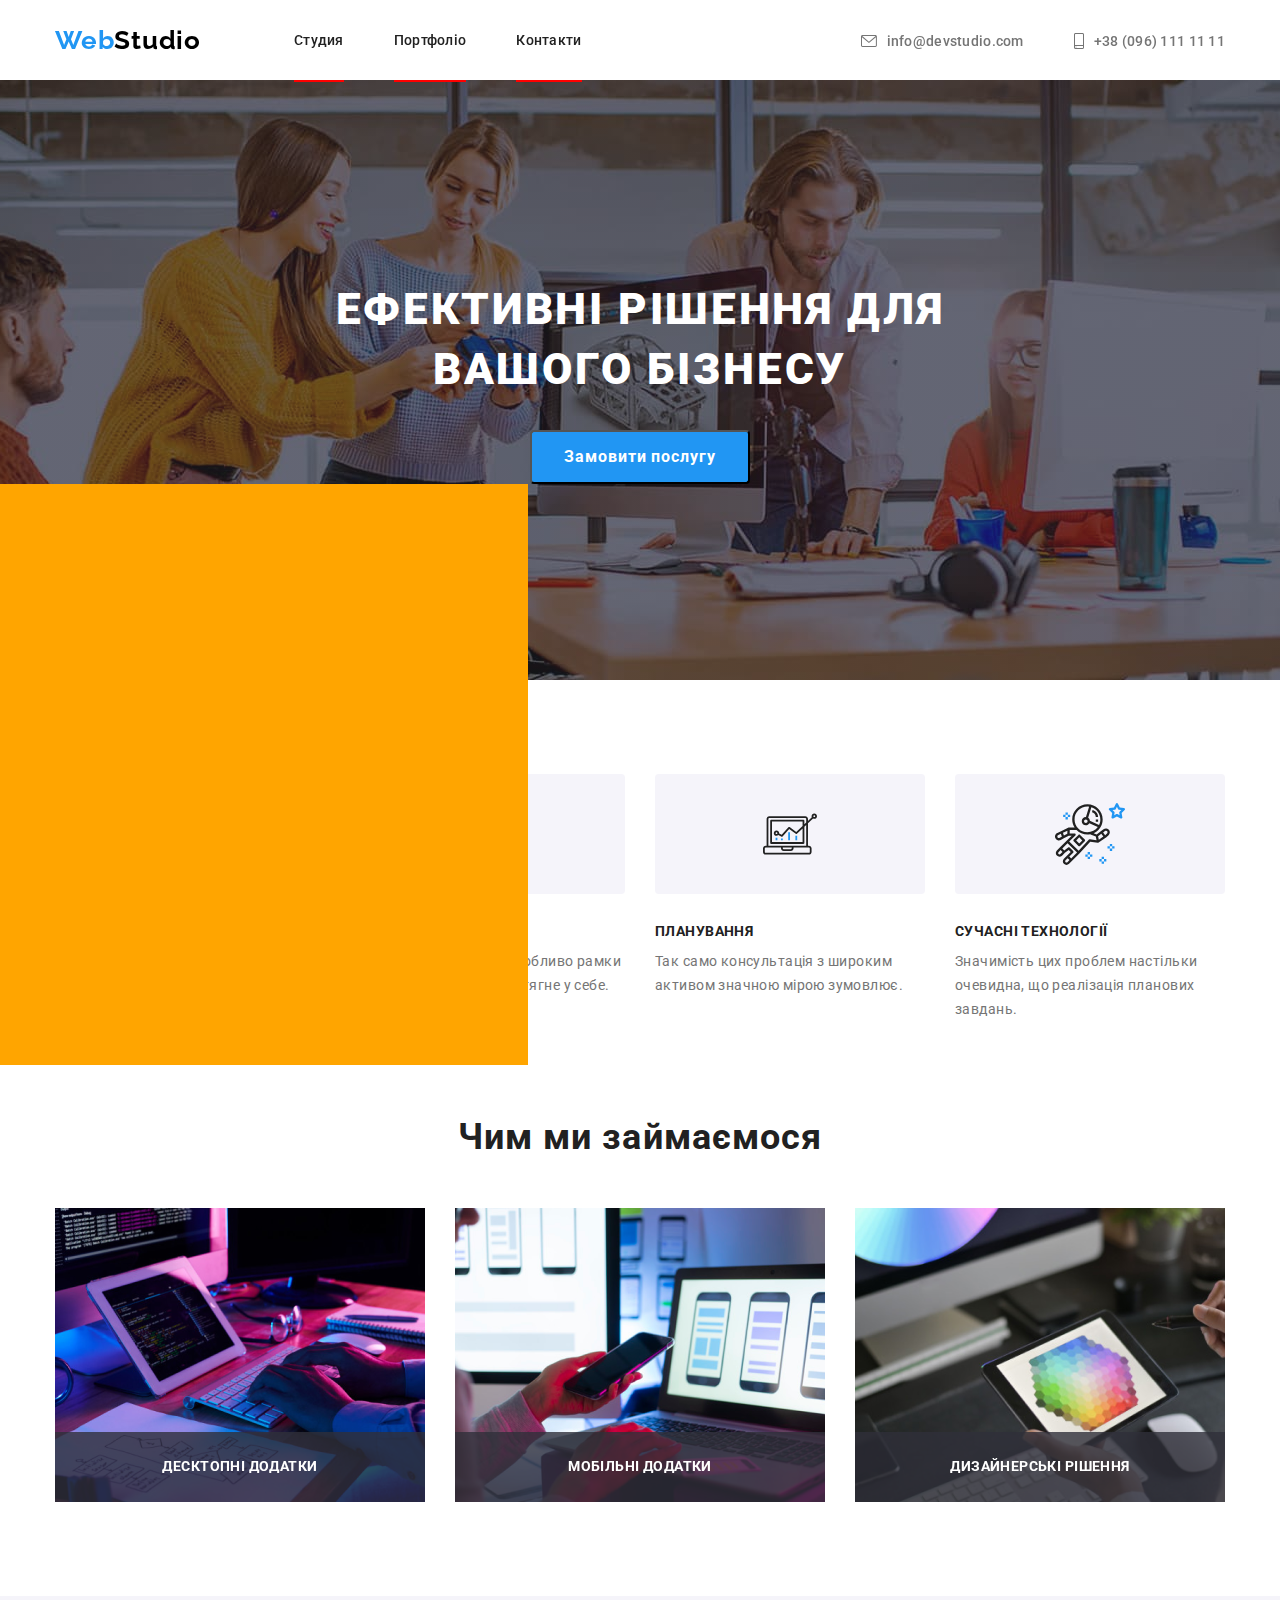
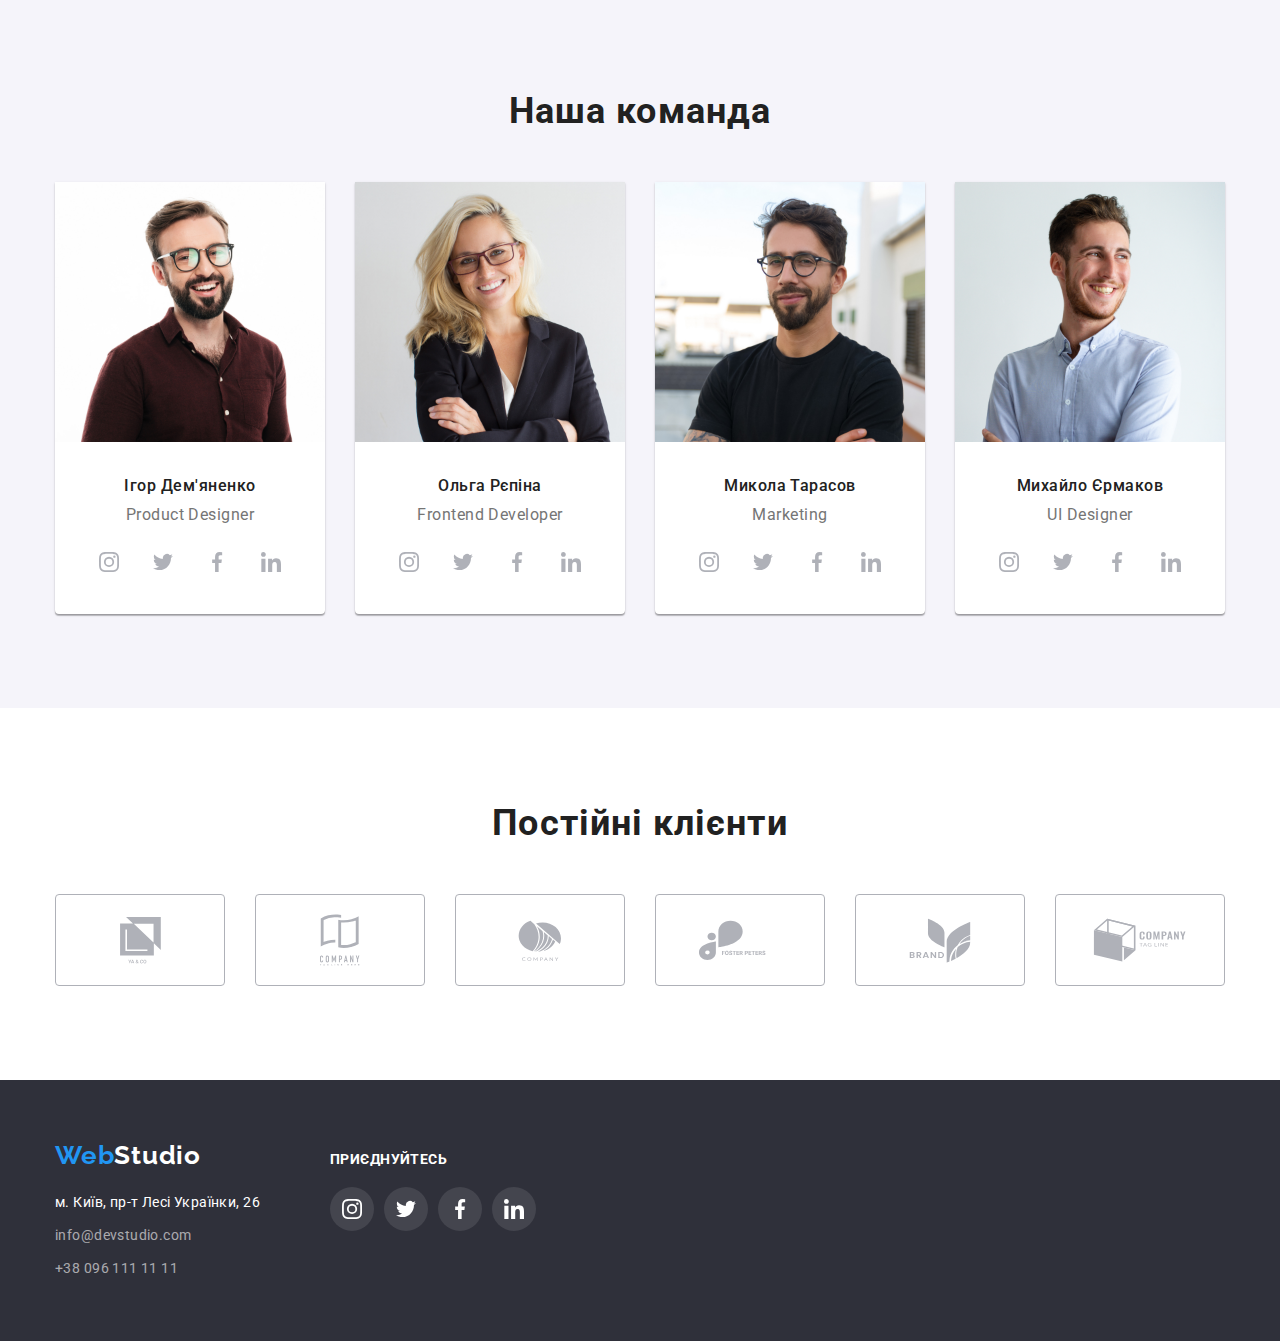
==== index.html @ f96a80e5 "в пути" ====
<!DOCTYPE html>
<html lang="uk">
  <head>
    <meta charset="UTF-8" />
    <meta http-equiv="X-UA-Compatible" content="IE=edge" />
    <meta name="viewport" content="width=device-width, initial-scale=1.0" />
    <link rel="preconnect" href="https://fonts.googleapis.com" />
    <link rel="preconnect" href="https://fonts.gstatic.com" crossorigin />
    <link
      href="https://fonts.googleapis.com/css2?family=Raleway:wght@700&display=swap"
      rel="stylesheet"
    />
    <link rel="preconnect" href="https://fonts.googleapis.com" />
    <link rel="preconnect" href="https://fonts.gstatic.com" crossorigin />
    <link
      href="https://fonts.googleapis.com/css2?family=Raleway:wght@700&family=Roboto:wght@400;500;700;900&display=swap"
      rel="stylesheet"
    />
    <link
      rel="stylesheet"
      href="https://cdnjs.cloudflare.com/ajax/libs/modern-normalize/1.1.0/modern-normalize.min.css"
    />
    <link rel="stylesheet" href="./styles/index.css" />
    <title>WebStudio</title>
  </head>
  <body>
    <!--HEADER-ШАПКА!!!!-->
    <header class="page-header">
      <nav class="container main-nav">
        <a class="website_name name-1" href="/index.html"
          >Web<span class="studio">Studio</span></a
        >
        <ul class="list">
          <li class="item">
            <a class="choice" href="">Студия</a>
          </li>
          <li class="item">
            <a class="choice" href="./portfolio.html">Портфоліо</a>
          </li>
          <li class="item">
            <a class="choice" href="">Контакти</a>
          </li>
        </ul>
        <div class="info">
          <a class="contact" href="mailto:info@devstudio.com">
            <svg class="link_mail">
              <use
                href="images/icon/symbol-defs_2.svg#icon-envelope-hover"
              ></use>
            </svg>
            info@devstudio.com</a
          >
          <a class="contact" href="tel:+380961111111">
            <svg class="link_nomer">
              <use href="./images/icon/symbol-defs_2.svg#icon-smartphone"></use>
            </svg>
            +38 (096) 111 11 11</a
          >
        </div>
      </nav>
    </header>
    <!--КНОПКА-ЗАМОВИТИ ПОЛСУГУ -->
    <main>
      <section class="overlay">
        <h1 class="big-title">ЕФЕКТИВНІ РІШЕННЯ ДЛЯ ВАШОГО БІЗНЕСУ</h1>
        <button class="button-one" type="button">Замовити послугу</button>
        <div class="backdrop">
        </div>
      </section>

      <!-- Детали -->
      <section class="color-quality">
        <div class="container">
          
          <ul class="list-1">
            <li class="item_quality icon_antena">
              <h3 class="quality">УВАГА ДО ДЕТАЛЕЙ</h3>
              <p class="text">
                Ідейні міркування, і навіть початок повсякденної роботи з
                формування позиції.
              </p>
            </li>
            <li class="item_quality icon_clock">
              <h3 class="quality">ПУНКТУАЛЬНІСТЬ</h3>
              <p class="text">
                Завдання організації, особливо рамки і місце навчання кадрів
                тягне у себе.
              </p>
            </li>
            <li class="item_quality icon_noyt">
              <h3 class="quality">ПЛАНУВАННЯ</h3>
              <p class="text">
                Так само консультація з широким активом значною мірою зумовлює.
              </p>
            </li>
            <li class="item_quality icon_astronaut">
              <h3 class="quality">СУЧАСНІ ТЕХНОЛОГІЇ</h3>
              <p class="text">
                Значимість цих проблем настільки очевидна, що реалізація
                планових завдань.
              </p>
            </li>
          </ul>
        </div>
      </section>

      <!-- Компьютер ,Телефон ,Планшет -->
      <section class="color-370">
        <div class="container">
          <h2 class="subtitle">Чим ми займаємося</h2>
            <ul class="list-2">
              <li class="item_subtitle product-thumb">
                <img width="370" src="images/images_1.jpeg" alt="Компьютер" />
                <p class="text-thumb">ДЕСКТОПНІ ДОДАТКИ</p>
              </li>
              <li class="item_subtitle product-thumb">
                <img width="370" src="images/images_2.jpeg" alt="Телефон" />
                <p class="text-thumb">МОБІЛЬНІ ДОДАТКИ</p>
              </li>
              <li class="item_subtitle product-thumb">
                <img width="370" src="images/images_3.jpeg" alt="Планшет" />
                <p class="text-thumb">ДИЗАЙНЕРСЬКІ РІШЕННЯ</p>
              </li>
            </ul>
        </div>
      </section>

      <!-- Наша команда ФОТКИ И ОПИСАНИЕ  -->
      <section class="color-team">
        <div class="container">
          <h2 class="subtitle oue">Наша команда</h2>
          <ul class="list-3">
            <li class="item_subtitle igor_dem">
              <img
                width="270"
                src="images/images_1/Igor.jpeg"
                alt="Ігор Дем'яненко"
              />
              <div class="p_h3">
                <h3 class="fio">Ігор Дем'яненко</h3>
                <p class="it">Product Designer</p>
              </div>
              <div class="inst_twit_face_lin">
                <ul class="social_network">
                  <li class="iconn">
                    <a class="icons" href="#">
                      <svg class="svg_4" width="20" height="20">
                        <use
                          href="./images/icon/symbol-defs_2.svg#icon-instagram"
                        ></use>
                      </svg>
                    </a>
                  </li>
                  <li class="iconn">
                    <a class="icons" href="#">
                      <svg class="svg_4" width="20" height="20">
                        <use
                          href="./images/icon/symbol-defs_2.svg#icon-twitter"
                        ></use>
                      </svg>
                    </a>
                  </li>
                  <li class="iconn">
                    <a class="icons" href="#">
                      <svg class="svg_4" width="20" height="20">
                        <use
                          href="./images/icon/symbol-defs_2.svg#icon-facebook"
                        ></use>
                      </svg>
                    </a>
                  </li>
                  <li class="iconn">
                    <a class="icons" href="#">
                      <svg class="svg_4" width="20" height="20">
                        <use
                          href="./images/icon/symbol-defs_2.svg#icon-linkedin"
                        ></use>
                      </svg>
                    </a>
                  </li>
                </ul>
              </div>
            </li>
            <li class="item_subtitle igor_dem">
              <img
                width="270"
                src="images/images_1/Olga_2.jpeg"
                alt="Ольга Рєпіна"
              />
              <div class="p_h3">
                <h3 class="fio">Ольга Рєпіна</h3>
                <p class="it">Frontend Developer</p>
              </div>
              <div class="inst_twit_face_lin">
                <ul class="social_network">
                  <li class="iconn">
                    <a class="icons" href="#">
                      <svg class="svg_4" width="20" height="20">
                        <use
                          href="./images/icon/symbol-defs_2.svg#icon-instagram"
                        ></use>
                      </svg>
                    </a>
                  </li>
                  <li class="iconn">
                    <a class="icons" href="#">
                      <svg class="svg_4" width="20" height="20">
                        <use
                          href="./images/icon/symbol-defs_2.svg#icon-twitter"
                        ></use>
                      </svg>
                    </a>
                  </li>
                  <li class="iconn">
                    <a class="icons" href="#">
                      <svg class="svg_4" width="20" height="20">
                        <use
                          href="./images/icon/symbol-defs_2.svg#icon-facebook"
                        ></use>
                      </svg>
                    </a>
                  </li>
                  <li class="iconn">
                    <a class="icons" href="#">
                      <svg class="svg_4" width="20" height="20">
                        <use
                          href="./images/icon/symbol-defs_2.svg#icon-linkedin"
                        ></use>
                      </svg>
                    </a>
                  </li>
                </ul>
              </div>
            </li>
            <li class="item_subtitle igor_dem">
              <img
                width="270"
                src="images/images_1/Mikola_3.jpeg"
                alt="Микола Тарасов"
              />
              <div class="p_h3">
                <h3 class="fio">Микола Тарасов</h3>
                <p class="it">Marketing</p>
              </div>
              <div class="inst_twit_face_lin">
                <ul class="social_network">
                  <li class="iconn">
                    <a class="icons" href="#">
                      <svg class="svg_4" width="20" height="20">
                        <use
                          href="./images/icon/symbol-defs_2.svg#icon-instagram"
                        ></use>
                      </svg>
                    </a>
                  </li>
                  <li class="iconn">
                    <a class="icons" href="#">
                      <svg class="svg_4" width="20" height="20">
                        <use
                          href="./images/icon/symbol-defs_2.svg#icon-twitter"
                        ></use>
                      </svg>
                    </a>
                  </li>
                  <li class="iconn">
                    <a class="icons" href="#">
                      <svg class="svg_4" width="20" height="20">
                        <use
                          href="./images/icon/symbol-defs_2.svg#icon-facebook"
                        ></use>
                      </svg>
                    </a>
                  </li>
                  <li class="iconn">
                    <a class="icons" href="#">
                      <svg class="svg_4" width="20" height="20">
                        <use
                          href="./images/icon/symbol-defs_2.svg#icon-linkedin"
                        ></use>
                      </svg>
                    </a>
                  </li>
                </ul>
              </div>
            </li>
            <li class="item_subtitle igor_dem">
              <img
                width="270"
                src="images/images_1/Mixaylo_4.jpeg"
                alt="Михайло Єрмаков"
              />
              <div class="p_h3">
                <h3 class="fio">Михайло Єрмаков</h3>
                <p class="it">UI Designer</p>
              </div>
              <div class="inst_twit_face_lin">
                <ul class="social_network">
                  <li class="iconn">
                    <a class="icons" href="#">
                      <svg class="svg_4" width="20" height="20">
                        <use
                          href="./images/icon/symbol-defs_2.svg#icon-instagram"
                        ></use>
                      </svg>
                    </a>
                  </li>
                  <li class="iconn">
                    <a class="icons" href="#">
                      <svg class="svg_4" width="20" height="20">
                        <use
                          href="./images/icon/symbol-defs_2.svg#icon-twitter"
                        ></use>
                      </svg>
                    </a>
                  </li>
                  <li class="iconn">
                    <a class="icons" href="#">
                      <svg class="svg_4" width="20" height="20">
                        <use
                          href="./images/icon/symbol-defs_2.svg#icon-facebook"
                        ></use>
                      </svg>
                    </a>
                  </li>
                  <li class="iconn">
                    <a class="icons" href="#">
                      <svg class="svg_4" width="20" height="20">
                        <use
                          href="./images/icon/symbol-defs_2.svg#icon-linkedin"
                        ></use>
                      </svg>
                    </a>
                  </li>
                </ul>
              </div>
            </li>
          </ul>
        </div>
      </section>
      <section>
        <div class="container">
          <h2 class="subtitle svg_6">Постійні клієнти</h2>
          <ul class="action">
            <li class="group">
              <a href="#" class="group_group">
                <svg class="object" width="41" height="46.7">
                  <use href="./images/icon/symbol-defs_2.svg#icon-group"></use>
                </svg>
              </a>
            </li>
            <li class="group">
              <a href="#" class="group_group">
                <svg class="object" width="40" height="52">
                  <use
                    href="./images/icon/symbol-defs_2.svg#icon-group-1"
                  ></use>
                </svg>
              </a>
            </li>
            <li class="group">
              <a href="#" class="group_group">
                <svg class="object" width="43.46" height="41.18">
                  <use href="./images/icon/symbol-defs_2.svg#icon-Object"></use>
                </svg>
              </a>
            </li>
            <li class="group">
              <a href="#" class="group_group">
                <svg class="object" width="84.44" height="40.62">
                  <use
                    href="./images/icon/symbol-defs_2.svg#icon-group-2"
                  ></use>
                </svg>
              </a>
            </li>
            <li class="group">
              <a href="#" class="group_group">
                <svg class="object" width="62.54" height="45.43">
                  <use
                    href="./images/icon/symbol-defs_2.svg#icon-group-4"
                  ></use>
                </svg>
              </a>
            </li>
            <li class="group">
              <a href="#" class="group_group">
                <svg class="object" width="93.79" height="43.93">
                  <use
                    href="./images/icon/symbol-defs_2.svg#icon-group-5"
                  ></use>
                </svg>
              </a>
            </li>
          </ul>
        </div>
      </section>
    </main>

    <!-- FOOTER  (Дно) -->
    <footer class="floor">
      <div class="container footre-container">
        <div class="streat_contact-1">
          <a class="website_name web" href="WebStudio"
            >Web<span class="studioo">Studio</span></a
          >
          <address class="streat">м. Київ, пр-т Лесі Українки, 26</address>
          <a class="contact-1" href="mailto:info@devstudio.com"
            >info@devstudio.com</a
          >
          <a class="contact-1" href="tel:380961111111">+38 096 111 11 11</a>
        </div>

        <div>
          <p class="join">ПРИЄДНУЙТЕСЬ</p>

          <ul class="social_network">
            <li class="iconn">
              <a class="icons iconsss" href="#">
                <svg class="svg_4_4" width="20" height="20">
                  <use
                    href="./images/icon/symbol-defs_2.svg#icon-instagram"
                  ></use>
                </svg>
              </a>
            </li>
            <li class="iconn">
              <a class="icons iconsss" href="#">
                <svg class="svg_4_4" width="20" height="20">
                  <use
                    href="./images/icon/symbol-defs_2.svg#icon-twitter"
                  ></use>
                </svg>
              </a>
            </li>
            <li class="iconn">
              <a class="icons iconsss" href="#">
                <svg class="svg_4_4" width="20" height="20">
                  <use
                    href="./images/icon/symbol-defs_2.svg#icon-facebook"
                  ></use>
                </svg>
              </a>
            </li>
            <li class="iconn">
              <a class="icons iconsss" href="#">
                <svg class="svg_4_4" width="20" height="20">
                  <use
                    href="./images/icon/symbol-defs_2.svg#icon-linkedin"
                  ></use>
                </svg>
              </a>
            </li>
          </ul>
        </div>
      </div>
    </footer>
    <script>
      console.log(document.querySelector('.page-header').getBoundingClientRect().height);  
      const { height: pageHeaderHeight } = document
        .querySelecto(".page-header")
        getBoundingClientRect();

      document.body.style.paddingTop = ${pageHeaderHeight}px;
    </script>
  </body>
</html>
---- styles/index.css ----
h1,
h2,
h3,
h4,
h5,
h6,
p,
ul,
li {
  margin: 0;
  padding: 0;
}
/* Утилиты */
:root {
  --white: #fff;
  --blue: #2196f3;
  --font-roboto: Roboto;
  --grey: #757575;
}
/* HEADER-ШАПКА !!! */

body {
  padding-top: 80px;
}
.container {
  max-width: 1200px;
  margin-left: auto;
  margin-right: auto;
  padding-left: 15px;
  padding-right: 15px;
}
.page-header {
  top: 0;
  left: 0;
  position: fixed;
  min-height: 80px;
  width: 100%;
}
.main-nav {
  display: flex;
  align-items: center;
}

.choice {
  display: block;
  padding-top: 32px;
  padding-bottom: 32px;
  font-family: var(--font-roboto);
  font-weight: 500;
  font-size: 14px;
  line-height: 1.1428;
  letter-spacing: 0.02em;
  color: #212121;
  text-decoration: none;
  
}
.choice {
    border-bottom: 2px solid red ;
}
.choice:hover {
    border: currentColor;
}


.info {
  display: flex;
  margin-left: auto;
  align-items: center;
}
.info .contact + .contact {
  margin-left: 50px;
}

.contact {
  display: flex;
  padding-top: 32px;
  padding-bottom: 32px;
  font-family: var(--font-roboto);
  font-weight: 500;
  font-size: 14px;
  line-height: 1.1428;
  letter-spacing: 0.02em;
  align-items: center;
  text-decoration: none;

  color: var(--grey);
}

.link_mail {
  fill: currentColor;
  width: 16px;
  height: 12px;
  margin-right: 10px;
}
.link_nomer {
  fill: currentColor;
  width: 10px;
  height: 16px;
  margin-right: 10px;
}

.link_mail:hover,
.link_nomer:hover {
  fill: var(--blue);
}
.choice:hover,
.contact:hover,
.choice:focus,
.contact:focus {
  color: var(--blue);
}

.list {
  display: flex;
  padding: 0;
  margin: 0;
  list-style: none;
}
/* Соседи ,Last child . :not(:last child) */
/* .list .item:last-child {
    margin-right: 0;
} */
/* .list .item:not(:last-child) {
    margin-right: 50px;
} */
.list .item + .item {
  margin-left: 50px;
}

/* ИМЯ САЙТА  */
.website_name {
  font-family: "Raleway";
  font-weight: 700;
  font-size: 26px;
  line-height: 1.19;
  letter-spacing: 0.03em;

  color: var(--blue);

  text-decoration: none;
}
.name-1 {
  padding-top: 24px;
  padding-bottom: 25px;
  margin-right: 93px;
}
.studio {
  color: #000;
}
.studioo {
  color: var(--white);
}
/* КНОПКА И ЗАГОЛОВОК */

.backdrop {
  position: fixed;
  width: 528px;
  height: 581px;
  background: orange;
  
  
}

.overlay {
  padding-top: 200px;
  padding-bottom: 200px;
  text-align: center;
  background-color: #2f303a;

  max-width: 1600px;
  height: 600px;
  margin-left: auto;
  margin-right: auto;
  background-repeat: no-repeat;
  background-position: center;
  background-size: cover;

  background-image: linear-gradient(
      to right,
      rgba(47, 48, 58, 0.4),
      rgba(47, 48, 58, 0.4)
    ),
    url(../images/overley/hiro.jpg);
}
.big-title {
  /* padding-top: 200px; */
  width: 696px;
  height: 120px;
  margin-top: 0;
  margin: auto;
  margin-bottom: 30px;
  text-align: center;

  font-family: var(--font-roboto);
  font-weight: 900;
  font-size: 44px;
  line-height: 1.36;
  letter-spacing: 0.06em;

  color: var(--white);
}

.button-one {
  min-width: 216px;

  display: inline-block;
  padding-left: 32px;
  padding-right: 32px;
  padding-top: 10px;
  padding-bottom: 10px;
  text-align: center;

  font-family: var(--font-roboto);
  background: var(--blue);
  border-radius: 4px;
  font-weight: 700;
  font-size: 16px;
  line-height: 1.875;
  letter-spacing: 0.06em;
  cursor: pointer;

  color: var(--white);
}
.button-one:hover {
  color: var(--white);
}

/* КАЧЕСТВА */
.product-thumb {
  position: relative;
  display: flex;
  justify-content: center;
}


.product-thumb::before {
  position: absolute;
  content: "";
  width: 100%;
  height: 70px;
  left: 0;
  bottom: 0;
  background: rgba(47, 48, 58, 0.8);
}
.text-thumb {
  
  position: absolute;
  display: flex;
  bottom: 27px;
  font-family: roboto;
  color: var(--white);
  font-weight: 700;
  font-size: 14px;
  line-height: 1.14;
  letter-spacing: 0.03em;

}




















.color-quality {
  padding-top: 94px;
  padding-bottom: 94px;
}


.list-1,
.list-2,
.list-3 {
  list-style: none;
}
.list-1 {
  display: flex;
  margin-top: 0;
  margin-bottom: 0;
}
.item_quality::before {
  content: "";
  margin: 0 auto;
  display: block;
  height: 120px;
  width: 270px;
  background-repeat: no-repeat;
  background-position: center;
  background-size: contain;
  background-color: #f5f4fa;
  border-radius: 4px;
}
.icon_antena::before {
  background-image: url(../images/icon/antenna.svg);
  background-size: 65.32px 70px;
}
.icon_clock::before {
  background-image: url(../images/icon/clock.svg);
  background-size: 66.96px 70px;
}
.icon_noyt::before {
  background-image: url(../images/icon/diagram.svg);
  background-size: 53.69px 70px;
}
.icon_astronaut::before {
  background-size: 70px 70px;
  background-image: url(../images/icon/astronaut.svg);
}

.item_quality + .item_quality {
  margin-left: 30px;
}
.quality {
  font-family: var(--font-roboto);
  font-weight: 700;
  font-size: 14px;
  line-height: 1.14;
  letter-spacing: 0.03em;
  margin-top: 30px;
  margin-bottom: 10px;

  color: #212121;
}
.text {
  font-family: var(--font-roboto);
  font-size: 14px;
  line-height: 1.714;
  letter-spacing: 0.03em;
  margin-top: 0;
  margin-bottom: 0;

  color: var(--grey);
}

/*subtitle */
.color-370 {
  padding-bottom: 94px;
}
.subtitle {
  font-family: var(--font-roboto);
  font-weight: 700;
  font-size: 36px;
  line-height: 1.1666;
  letter-spacing: 0.03em;
  margin-top: 0;
  margin-bottom: 50px;
  text-align: center;

  color: #212121;
}
.list-2 {
  display: flex;
  margin-top: 0;
}
.item_subtitle + .item_subtitle {
  margin-left: 30px;
}

/* НАША КОМАНДА */
.color-team {
  padding-top: 94px;
  padding-bottom: 94px;
  background-color: #f5f4fa;
}
/* .item_subtitle_270 + .item_subtitle_270{
    margin-left: 30px;
} */
.p_h3 {
  padding-top: 30px;
  padding-bottom: 16px;
}
.igor_dem {
  box-shadow: 0px 1px 3px rgba(0, 0, 0, 0.12), 0px 1px 1px rgba(0, 0, 0, 0.14),
    0px 2px 1px rgba(0, 0, 0, 0.2);
  border-radius: 0px 0px 4px 4px;
  background-color: var(--white);
}
.fio {
  margin-bottom: 10px;
  text-align: center;
  font-family: var(--font-roboto);
  font-weight: 500;
  font-size: 16px;
  line-height: 1.1875;
  letter-spacing: 0.03em;

  color: #212121;
}
/* SVG 4-------------- */
.iconn + .iconn {
  margin-left: 10px;
}
.inst_twit_face_lin {
  padding-left: 32px;
  padding-right: 32px;
  padding-bottom: 30px;
}
.social_network {
  display: flex;
  list-style: none;
}
.icons {
  width: 44px;
  height: 44px;
  border-radius: 50%;
  display: flex;
  justify-content: center;
  align-items: center;
}
.icons:hover,
.icons:focus {
  background-color: var(--blue);
}
.svg_4 {
  fill: #afb1b8;
}
.icons:hover .svg_4,
.icons:focus .svg_4 {
  fill: var(--white);
}

.list-3 {
  display: flex;
}

.it {
  text-align: center;
  font-family: var(--font-roboto);
  font-size: 16px;
  line-height: 1.1875;
  letter-spacing: 0.03em;

  color: #757575;
}
/* action -6 SVG!!! */
.svg_6 {
  padding-top: 94px;
}
.action {
  list-style: none;
  display: flex;
  padding-bottom: 94px;
}
.group {
  width: 170px;
  height: 92px;
}

.group + .group {
  margin-left: 30px;
}

.group_group {
  display: flex;
  justify-content: center;
  align-items: center;
  border: 1px solid #afb1b8;
  fill: #afb1b8;
  width: 100%;
  height: 100%;
  border-radius: 4px;
}

.group_group:hover,
.group_group:focus {
  fill: #2196f3;
  border-color: #2196f3;
}

/* FOOTER- НИЗ */

.floor {
  background-color: #2f303a;
  padding-top: 60px;
  padding-bottom: 60px;
}
.web {
  display: inline-block;
  margin-bottom: 20px;
}
.streat {
  margin-bottom: 9px;
  font-family: var(--font-roboto);
  font-style: normal;
  font-size: 14px;
  line-height: 1.714;
  letter-spacing: 0.03em;

  color: var(--white);
}
.contact-1 {
  display: block;
  font-family: var(--font-roboto);
  font-size: 14px;
  line-height: 1.714;
  letter-spacing: 0.03em;
  text-decoration: none;

  color: rgba(255, 255, 255, 0.6);
}
.contact-1 + .contact-1 {
  margin-top: 9px;
}
.contact-1:hover,
.contact-1:focus {
  color: var(--blue);
}
.streat_contact-1 {
  margin-right: 70px;
}

.join {
  font-family: var(--font-roboto);
  font-weight: 700;
  font-size: 14px;
  line-height: 1.1428;
  letter-spacing: 0.03em;
  color: var(--white);
  margin-bottom: 20px;
}
.svg_4_4 {
  fill: var(--white);
}
.footre-container {
  display: flex;
  align-items: baseline;
}
.iconsss {
  border-radius: 50%;
  background-color: #ffffff1a;
}
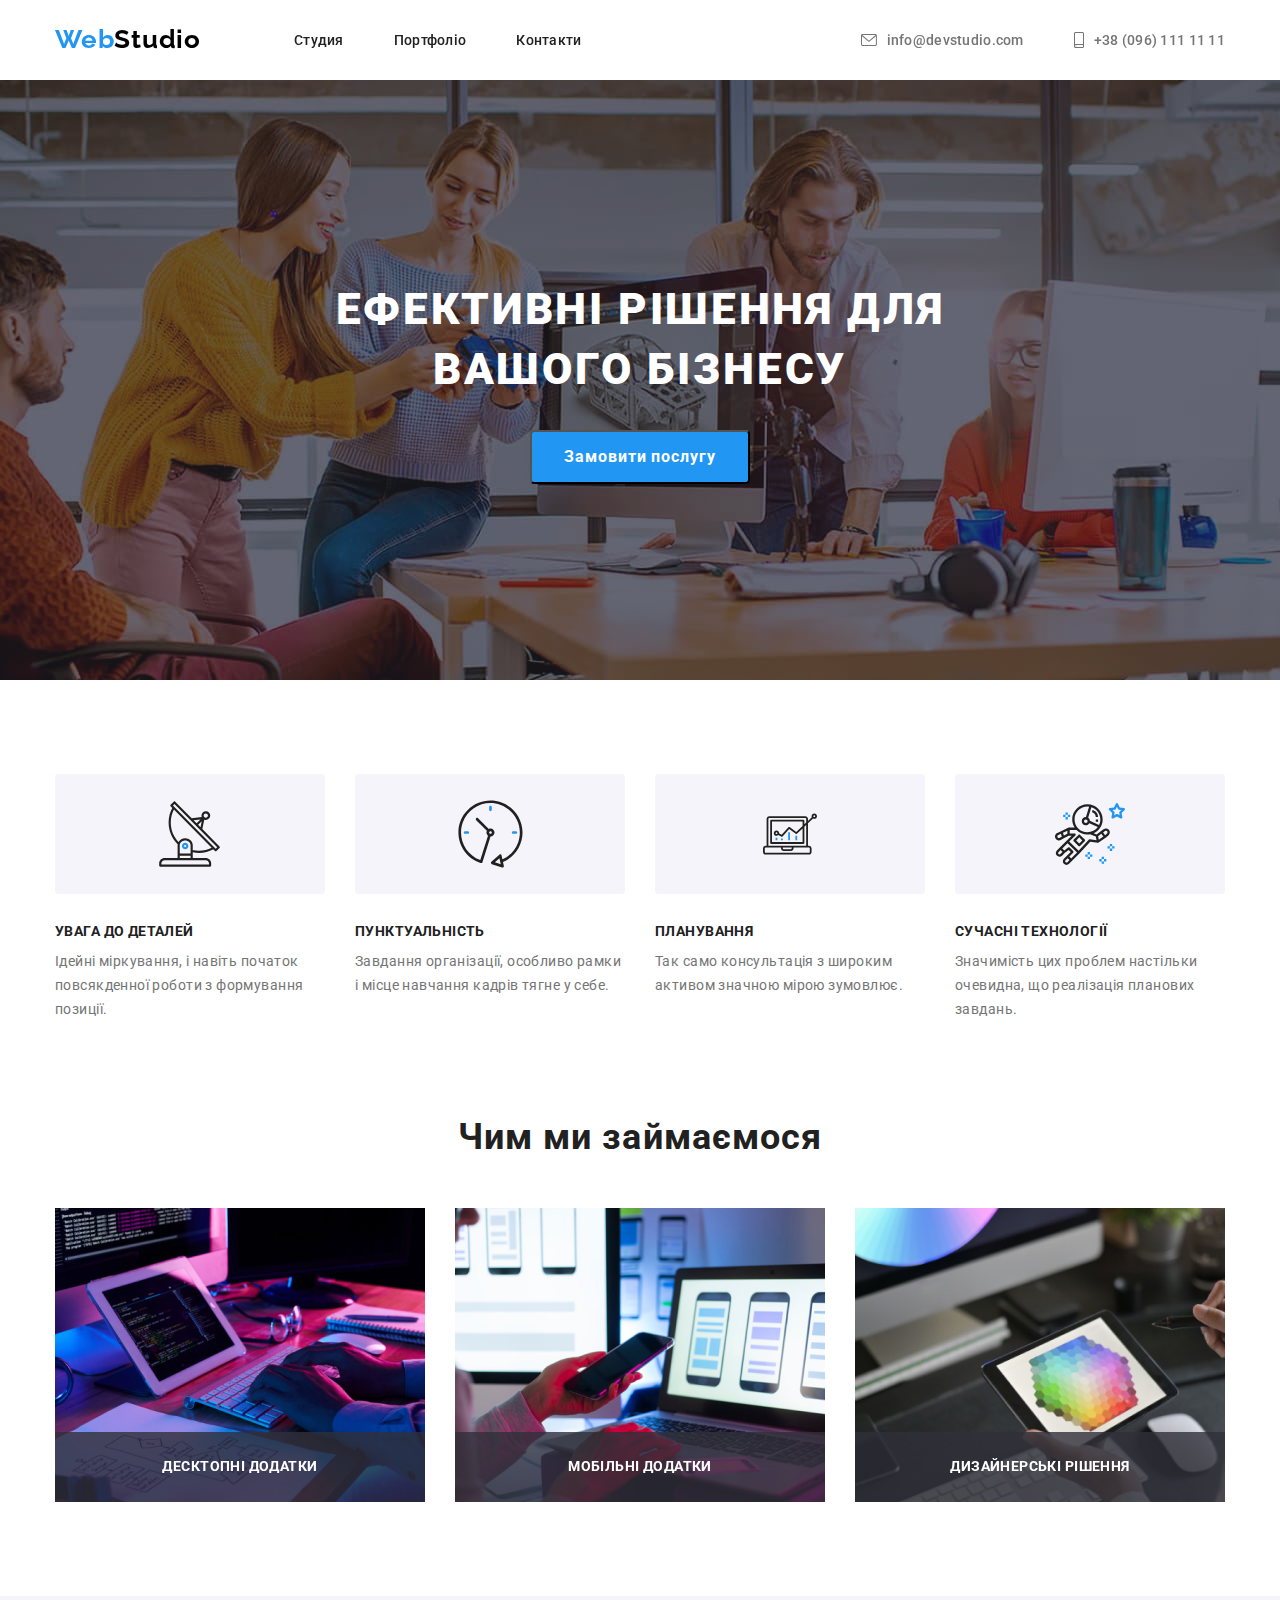
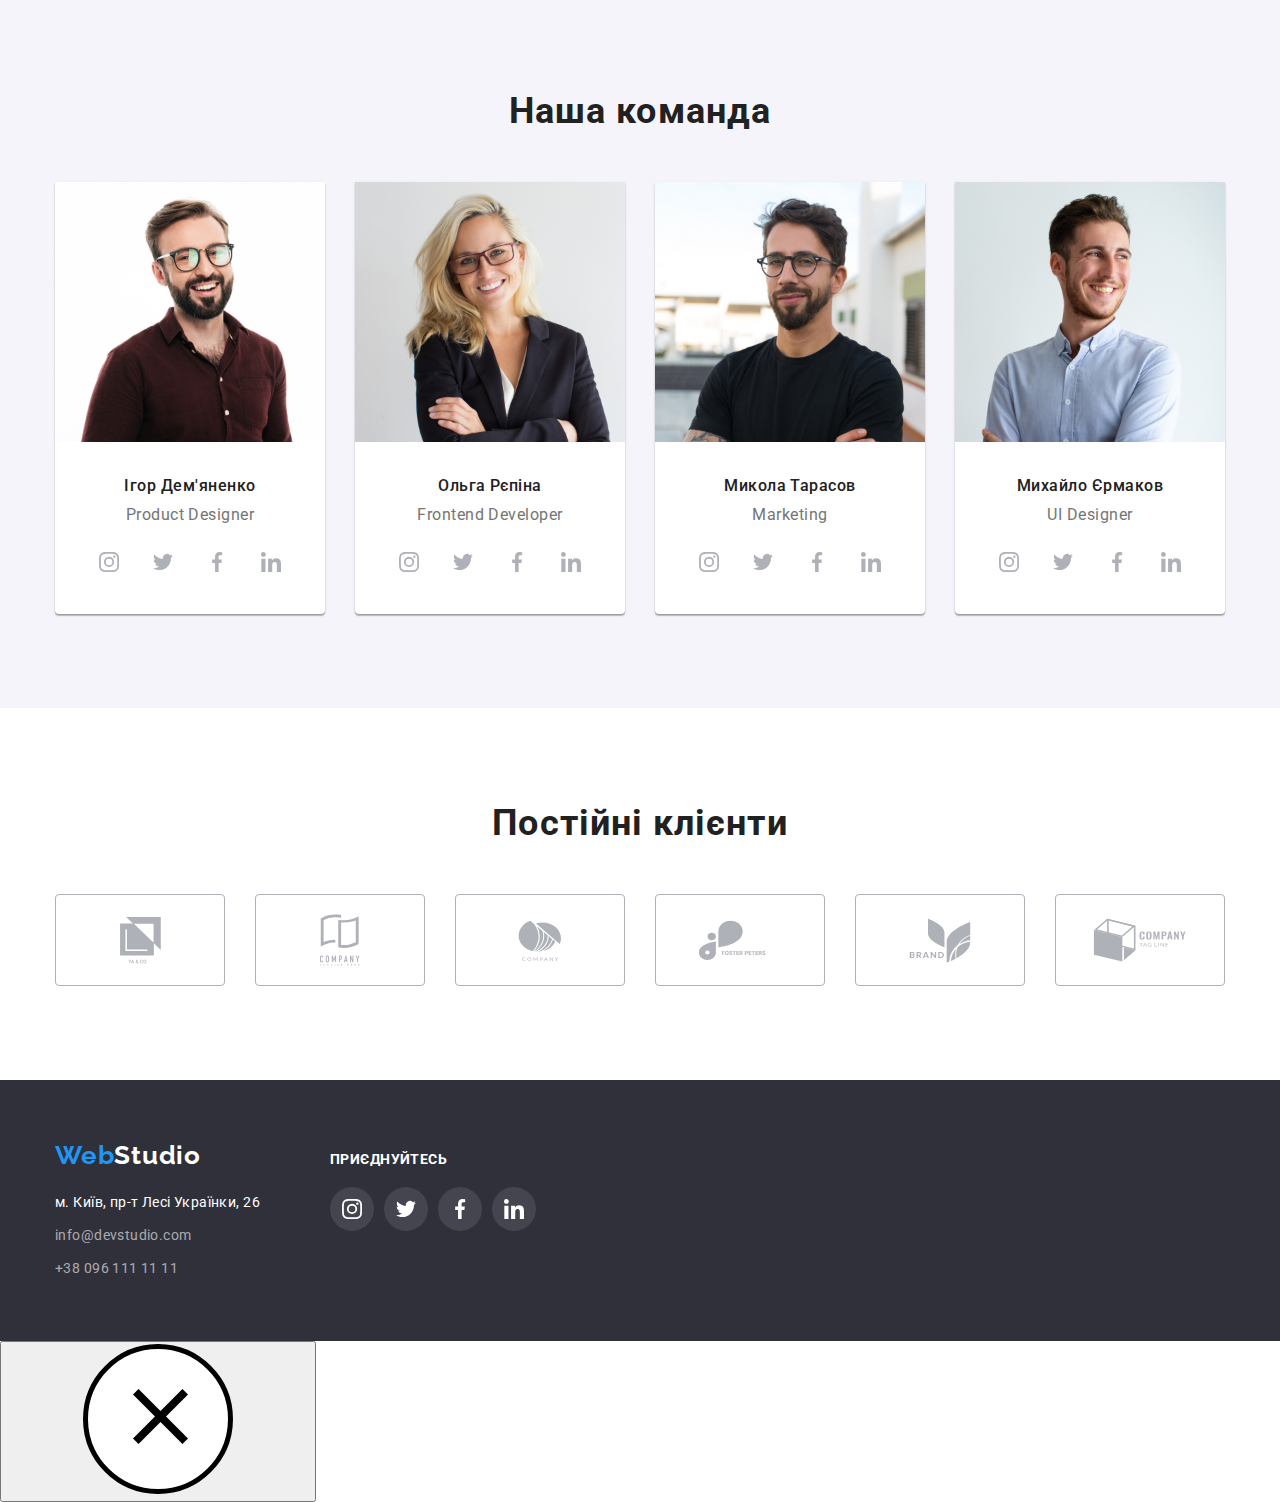
==== commit d04d7fb3: "тут ничего нового ) что бы не пропало" ====
--- a/index.html
+++ b/index.html
@@ -31,13 +31,13 @@
           >Web<span class="studio">Studio</span></a
         >
         <ul class="list">
-          <li class="item">
+          <li class="item current">
             <a class="choice" href="">Студия</a>
           </li>
-          <li class="item">
+          <li class="item current">
             <a class="choice" href="./portfolio.html">Портфоліо</a>
           </li>
-          <li class="item">
+          <li class="item current">
             <a class="choice" href="">Контакти</a>
           </li>
         </ul>
@@ -63,9 +63,7 @@
     <main>
       <section class="overlay">
         <h1 class="big-title">ЕФЕКТИВНІ РІШЕННЯ ДЛЯ ВАШОГО БІЗНЕСУ</h1>
-        <button class="button-one" type="button">Замовити послугу</button>
-        <div class="backdrop">
-        </div>
+        <button class="button-one" type="button" data-modal-open>Замовити послугу</button >
       </section>
 
       <!-- Детали -->
@@ -454,13 +452,25 @@
         </div>
       </div>
     </footer>
-    <script>
+    <!-- Модальное окно -->
+      <div class="backdrope is hidden">
+        <div class="modal">
+          <button class="close">
+            <svg>
+              <use href="./images/icon/symbol-defs_2.svg#icon-close"></use>
+            </svg>
+          </button>
+        </div>
+      </div>
+    <script src="./js/modal.js">
+      
       console.log(document.querySelector('.page-header').getBoundingClientRect().height);  
       const { height: pageHeaderHeight } = document
         .querySelecto(".page-header")
         getBoundingClientRect();
 
-      document.body.style.paddingTop = ${pageHeaderHeight}px;
+      document.body.style.paddingTop = `${pageHeaderHeight}px`;
     </script>
   </body>
 </html>
+
--- a/styles/index.css
+++ b/styles/index.css
@@ -22,6 +22,7 @@
 body {
   padding-top: 80px;
 }
+/* Container */
 .container {
   max-width: 1200px;
   margin-left: auto;
@@ -29,6 +30,10 @@
   padding-left: 15px;
   padding-right: 15px;
 }
+
+
+
+/*ШАПКА */
 .page-header {
   top: 0;
   left: 0;
@@ -40,7 +45,7 @@
   display: flex;
   align-items: center;
 }
-
+/* 3 СЫЛКИ НАВИГАЦИИ  */
 .choice {
   display: block;
   padding-top: 32px;
@@ -52,16 +57,36 @@
   letter-spacing: 0.02em;
   color: #212121;
   text-decoration: none;
-  
-}
-.choice {
-    border-bottom: 2px solid red ;
-}
-.choice:hover {
-    border: currentColor;
-}
-
-
+}
+.choice:hover,
+.contact:hover,
+.choice:focus,
+.contact:focus {
+  color: var(--blue);
+}
+
+.list {
+  display: flex;
+  padding: 0;
+  margin: 0;
+  list-style: none;
+}
+
+.list .item + .item {
+  margin-left: 50px;
+}
+.current:hover::after {
+  content: '';
+  display: block;
+  background-repeat: no-repeat;
+  width: 100%;
+  height: 4px;
+  background-size: cover;
+  background-image: url(../images/icon/dash_blue.svg);
+  color: currentColor;
+
+}
+/* КОНТАКТЫ */
 .info {
   display: flex;
   margin-left: auto;
@@ -103,29 +128,8 @@
 .link_nomer:hover {
   fill: var(--blue);
 }
-.choice:hover,
-.contact:hover,
-.choice:focus,
-.contact:focus {
-  color: var(--blue);
-}
-
-.list {
-  display: flex;
-  padding: 0;
-  margin: 0;
-  list-style: none;
-}
-/* Соседи ,Last child . :not(:last child) */
-/* .list .item:last-child {
-    margin-right: 0;
-} */
-/* .list .item:not(:last-child) {
-    margin-right: 50px;
-} */
-.list .item + .item {
-  margin-left: 50px;
-}
+
+
 
 /* ИМЯ САЙТА  */
 .website_name {
@@ -150,17 +154,11 @@
 .studioo {
   color: var(--white);
 }
+
+
+
+
 /* КНОПКА И ЗАГОЛОВОК */
-
-.backdrop {
-  position: fixed;
-  width: 528px;
-  height: 581px;
-  background: orange;
-  
-  
-}
-
 .overlay {
   padding-top: 200px;
   padding-bottom: 200px;
@@ -183,7 +181,7 @@
     url(../images/overley/hiro.jpg);
 }
 .big-title {
-  /* padding-top: 200px; */
+  
   width: 696px;
   height: 120px;
   margin-top: 0;
@@ -199,8 +197,9 @@
 
   color: var(--white);
 }
-
+/* КНОПКА */
 .button-one {
+  position: relative;
   min-width: 216px;
 
   display: inline-block;
@@ -225,55 +224,7 @@
   color: var(--white);
 }
 
-/* КАЧЕСТВА */
-.product-thumb {
-  position: relative;
-  display: flex;
-  justify-content: center;
-}
-
-
-.product-thumb::before {
-  position: absolute;
-  content: "";
-  width: 100%;
-  height: 70px;
-  left: 0;
-  bottom: 0;
-  background: rgba(47, 48, 58, 0.8);
-}
-.text-thumb {
-  
-  position: absolute;
-  display: flex;
-  bottom: 27px;
-  font-family: roboto;
-  color: var(--white);
-  font-weight: 700;
-  font-size: 14px;
-  line-height: 1.14;
-  letter-spacing: 0.03em;
-
-}
-
-
-
-
-
-
-
-
-
-
-
-
-
-
-
-
-
-
-
+/* <!-- Детали --> */
 
 .color-quality {
   padding-top: 94px;
@@ -303,6 +254,9 @@
   background-color: #f5f4fa;
   border-radius: 4px;
 }
+.item_quality + .item_quality {
+  margin-left: 30px;
+}
 .icon_antena::before {
   background-image: url(../images/icon/antenna.svg);
   background-size: 65.32px 70px;
@@ -320,9 +274,6 @@
   background-image: url(../images/icon/astronaut.svg);
 }
 
-.item_quality + .item_quality {
-  margin-left: 30px;
-}
 .quality {
   font-family: var(--font-roboto);
   font-weight: 700;
@@ -345,7 +296,36 @@
   color: var(--grey);
 }
 
-/*subtitle */
+/*Компьютер ,Телефон ,Планшет */
+.product-thumb {
+  position: relative;
+  display: flex;
+  justify-content: center;
+}
+
+
+.product-thumb::before {
+  position: absolute;
+  content: "";
+  width: 100%;
+  height: 70px;
+  left: 0;
+  bottom: 0;
+  background: rgba(47, 48, 58, 0.8);
+}
+.text-thumb {
+  
+  position: absolute;
+  display: flex;
+  bottom: 27px;
+  font-family: roboto;
+  color: var(--white);
+  font-weight: 700;
+  font-size: 14px;
+  line-height: 1.14;
+  letter-spacing: 0.03em;
+
+}
 .color-370 {
   padding-bottom: 94px;
 }
@@ -369,15 +349,13 @@
   margin-left: 30px;
 }
 
-/* НАША КОМАНДА */
+/* Наша команда ФОТКИ И ОПИСАНИЕ */
 .color-team {
   padding-top: 94px;
   padding-bottom: 94px;
   background-color: #f5f4fa;
 }
-/* .item_subtitle_270 + .item_subtitle_270{
-    margin-left: 30px;
-} */
+
 .p_h3 {
   padding-top: 30px;
   padding-bottom: 16px;
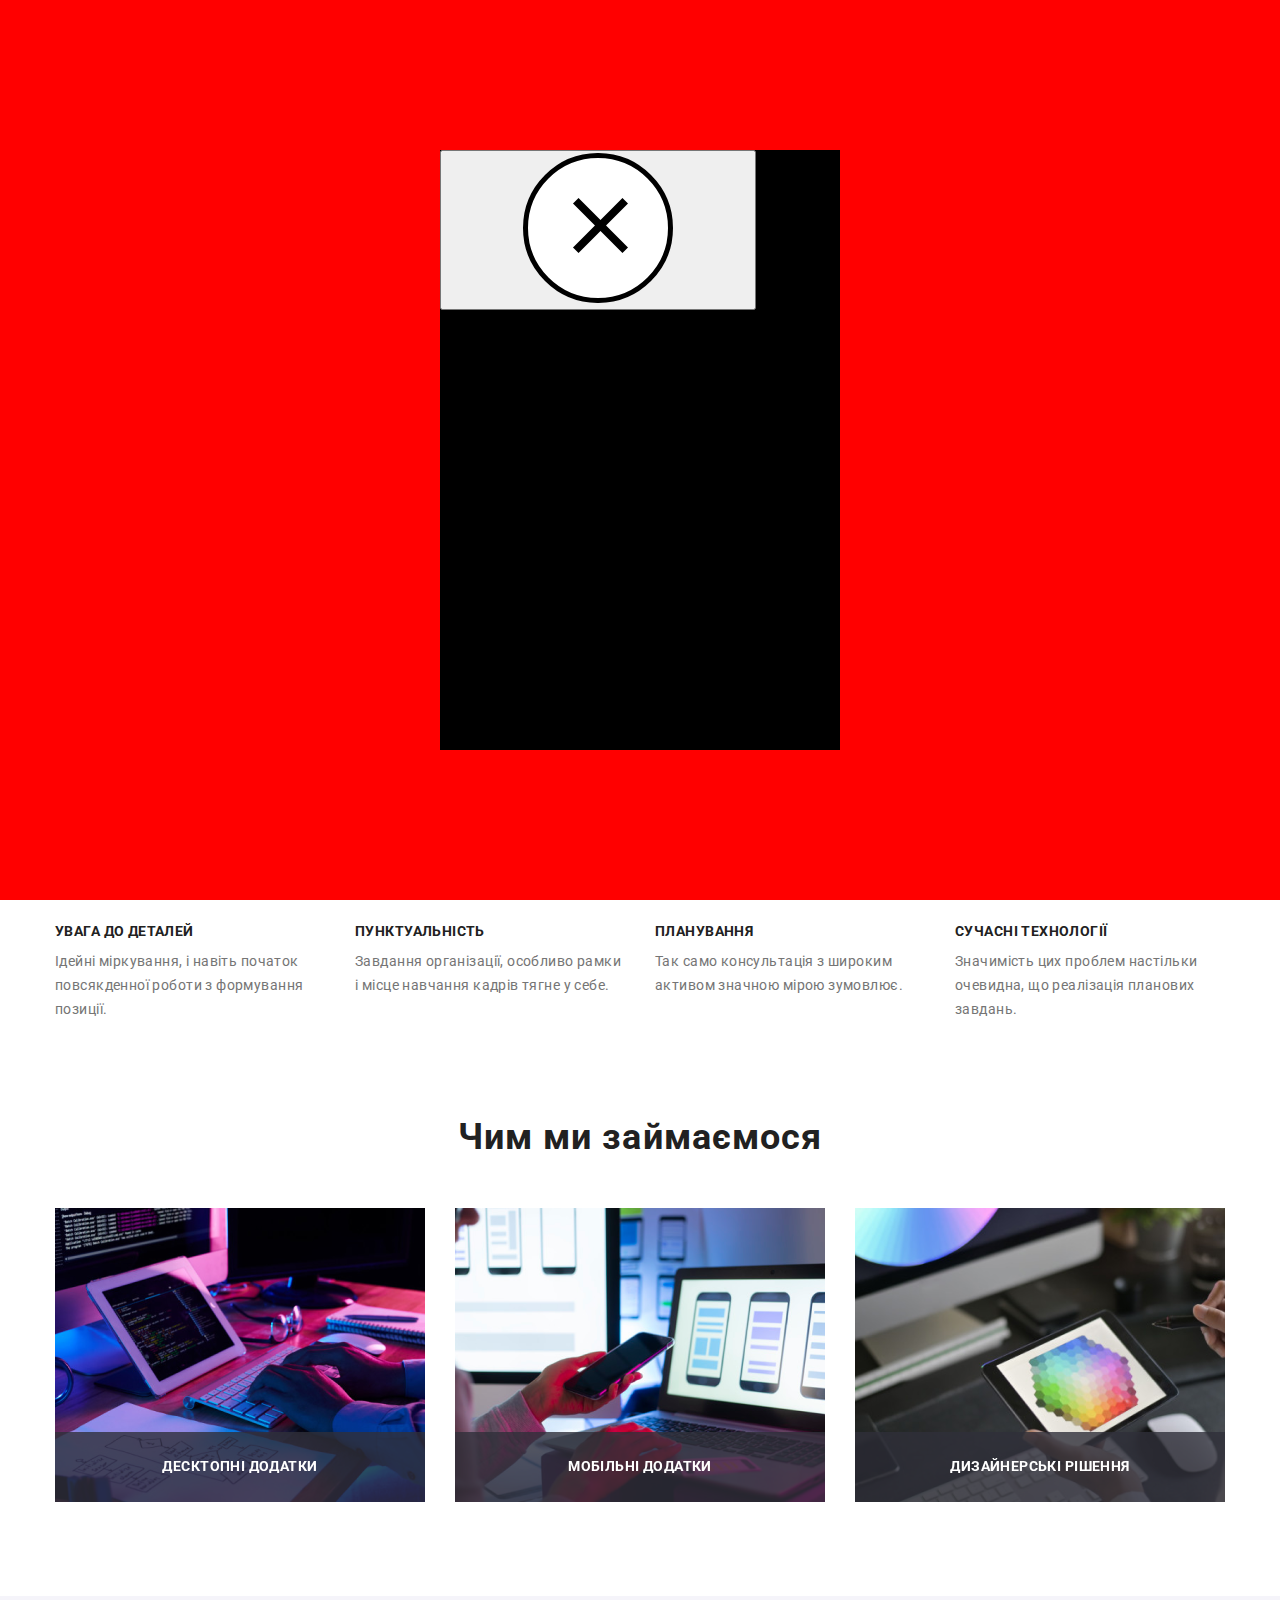
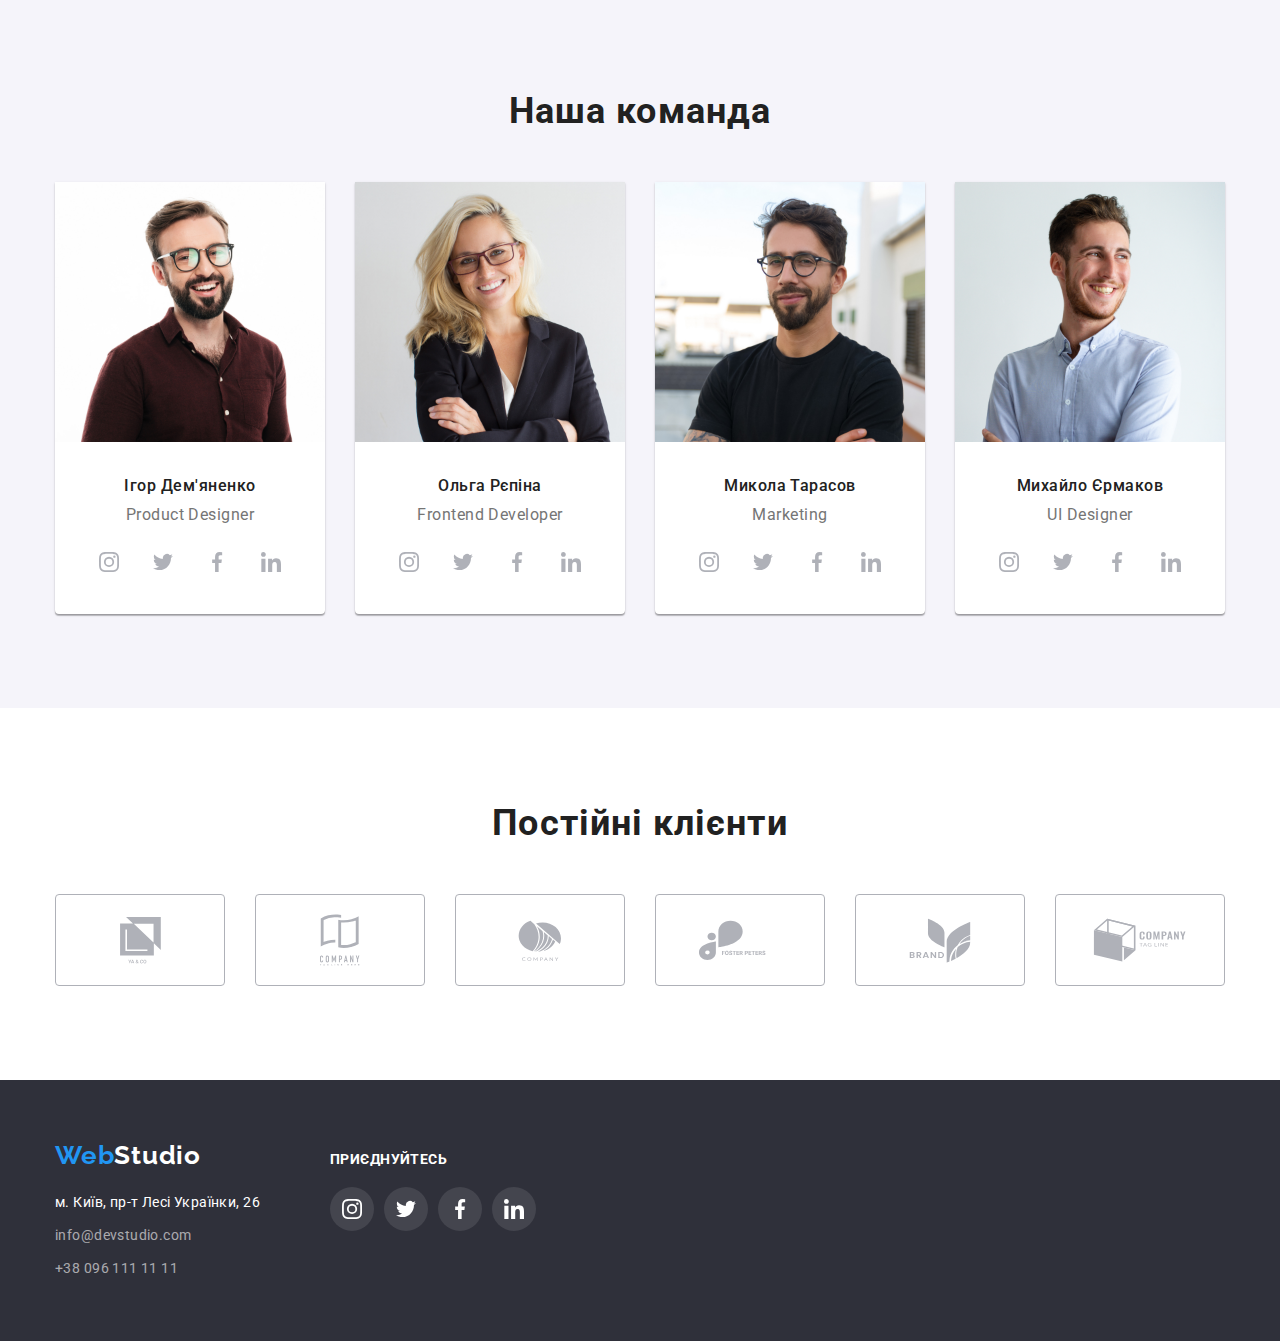
==== commit 1abc0cf5: "^)" ====
--- a/index.html
+++ b/index.html
@@ -31,13 +31,13 @@
           >Web<span class="studio">Studio</span></a
         >
         <ul class="list">
-          <li class="item current">
+          <li class="item">
             <a class="choice" href="">Студия</a>
           </li>
-          <li class="item current">
+          <li class="item">
             <a class="choice" href="./portfolio.html">Портфоліо</a>
           </li>
-          <li class="item current">
+          <li class="item">
             <a class="choice" href="">Контакти</a>
           </li>
         </ul>
@@ -453,24 +453,25 @@
       </div>
     </footer>
     <!-- Модальное окно -->
-      <div class="backdrope is hidden">
-        <div class="modal">
-          <button class="close">
-            <svg>
-              <use href="./images/icon/symbol-defs_2.svg#icon-close"></use>
-            </svg>
-          </button>
-        </div>
+    <div class="backdrope is-hidden" data-modal-open>
+      <div class="modal" data-modal>
+        <button class="close" data-modal-close>
+          <svg class="icon-close">
+            <use href="./images/icon/symbol-defs_2.svg#icon-close"></use>
+          </svg>
+        </button>
       </div>
+    </div>
     <script src="./js/modal.js">
       
       console.log(document.querySelector('.page-header').getBoundingClientRect().height);  
       const { height: pageHeaderHeight } = document
         .querySelecto(".page-header")
         getBoundingClientRect();
-
+  
       document.body.style.paddingTop = `${pageHeaderHeight}px`;
     </script>
   </body>
+  
 </html>
 
--- a/styles/index.css
+++ b/styles/index.css
@@ -17,6 +17,7 @@
   --font-roboto: Roboto;
   --grey: #757575;
 }
+/* Утилиты */
 /* HEADER-ШАПКА !!! */
 
 body {
@@ -30,10 +31,8 @@
   padding-left: 15px;
   padding-right: 15px;
 }
-
-
-
-/*ШАПКА */
+/* HEADER-ШАПКА !!! */
+
 .page-header {
   top: 0;
   left: 0;
@@ -45,6 +44,7 @@
   display: flex;
   align-items: center;
 }
+/*HEADER-ШАПКА END*/
 /* 3 СЫЛКИ НАВИГАЦИИ  */
 .choice {
   display: block;
@@ -75,7 +75,7 @@
 .list .item + .item {
   margin-left: 50px;
 }
-.current:hover::after {
+.choice::after {
   content: '';
   display: block;
   background-repeat: no-repeat;
@@ -84,8 +84,9 @@
   background-size: cover;
   background-image: url(../images/icon/dash_blue.svg);
   color: currentColor;
-
-}
+}
+/* 3 СЫЛКИ НАВИГАЦИИ  END*/
+
 /* КОНТАКТЫ */
 .info {
   display: flex;
@@ -128,7 +129,7 @@
 .link_nomer:hover {
   fill: var(--blue);
 }
-
+/* КОНТАКТЫ END*/
 
 
 /* ИМЯ САЙТА  */
@@ -154,7 +155,7 @@
 .studioo {
   color: var(--white);
 }
-
+/* ИМЯ САЙТА  END*/
 
 
 
@@ -197,6 +198,7 @@
 
   color: var(--white);
 }
+/* КНОПКА И ЗАГОЛОВОК END*/
 /* КНОПКА */
 .button-one {
   position: relative;
@@ -223,8 +225,40 @@
 .button-one:hover {
   color: var(--white);
 }
+/* КНОПКА END*/
+
+
+/* MODALKA МОДАЛКА */
+.backdrope {
+  position: fixed;
+  left:0;
+  right: 0;
+  top: 0;
+  bottom: 0;
+  width: 100%;
+  height: 100%;
+  background-color: red;
+  opacity: 1;
+}
+.backdrope .is-hidden {
+  opacity: 0;
+  pointer-events: none;
+}
+.modal {
+  position: absolute;
+  width: 400px;
+  height: 600px;
+  top: 50%;
+  left: 50%;
+  transform: translate(-50%, -50%);
+  background-color: #000;
+}
+
+/* MODALKA МОДАЛКА END*/
+
 
 /* <!-- Детали --> */
+
 
 .color-quality {
   padding-top: 94px;
@@ -295,6 +329,7 @@
 
   color: var(--grey);
 }
+/* <!-- Детали --> END*/
 
 /*Компьютер ,Телефон ,Планшет */
 .product-thumb {
@@ -348,6 +383,7 @@
 .item_subtitle + .item_subtitle {
   margin-left: 30px;
 }
+/*Компьютер ,Телефон ,Планшет END*/
 
 /* Наша команда ФОТКИ И ОПИСАНИЕ */
 .color-team {
@@ -457,7 +493,7 @@
   fill: #2196f3;
   border-color: #2196f3;
 }
-
+/* Наша команда ФОТКИ И ОПИСАНИЕ END*/
 /* FOOTER- НИЗ */
 
 .floor {
@@ -520,3 +556,4 @@
   border-radius: 50%;
   background-color: #ffffff1a;
 }
+/* FOOTER- НИЗ END*/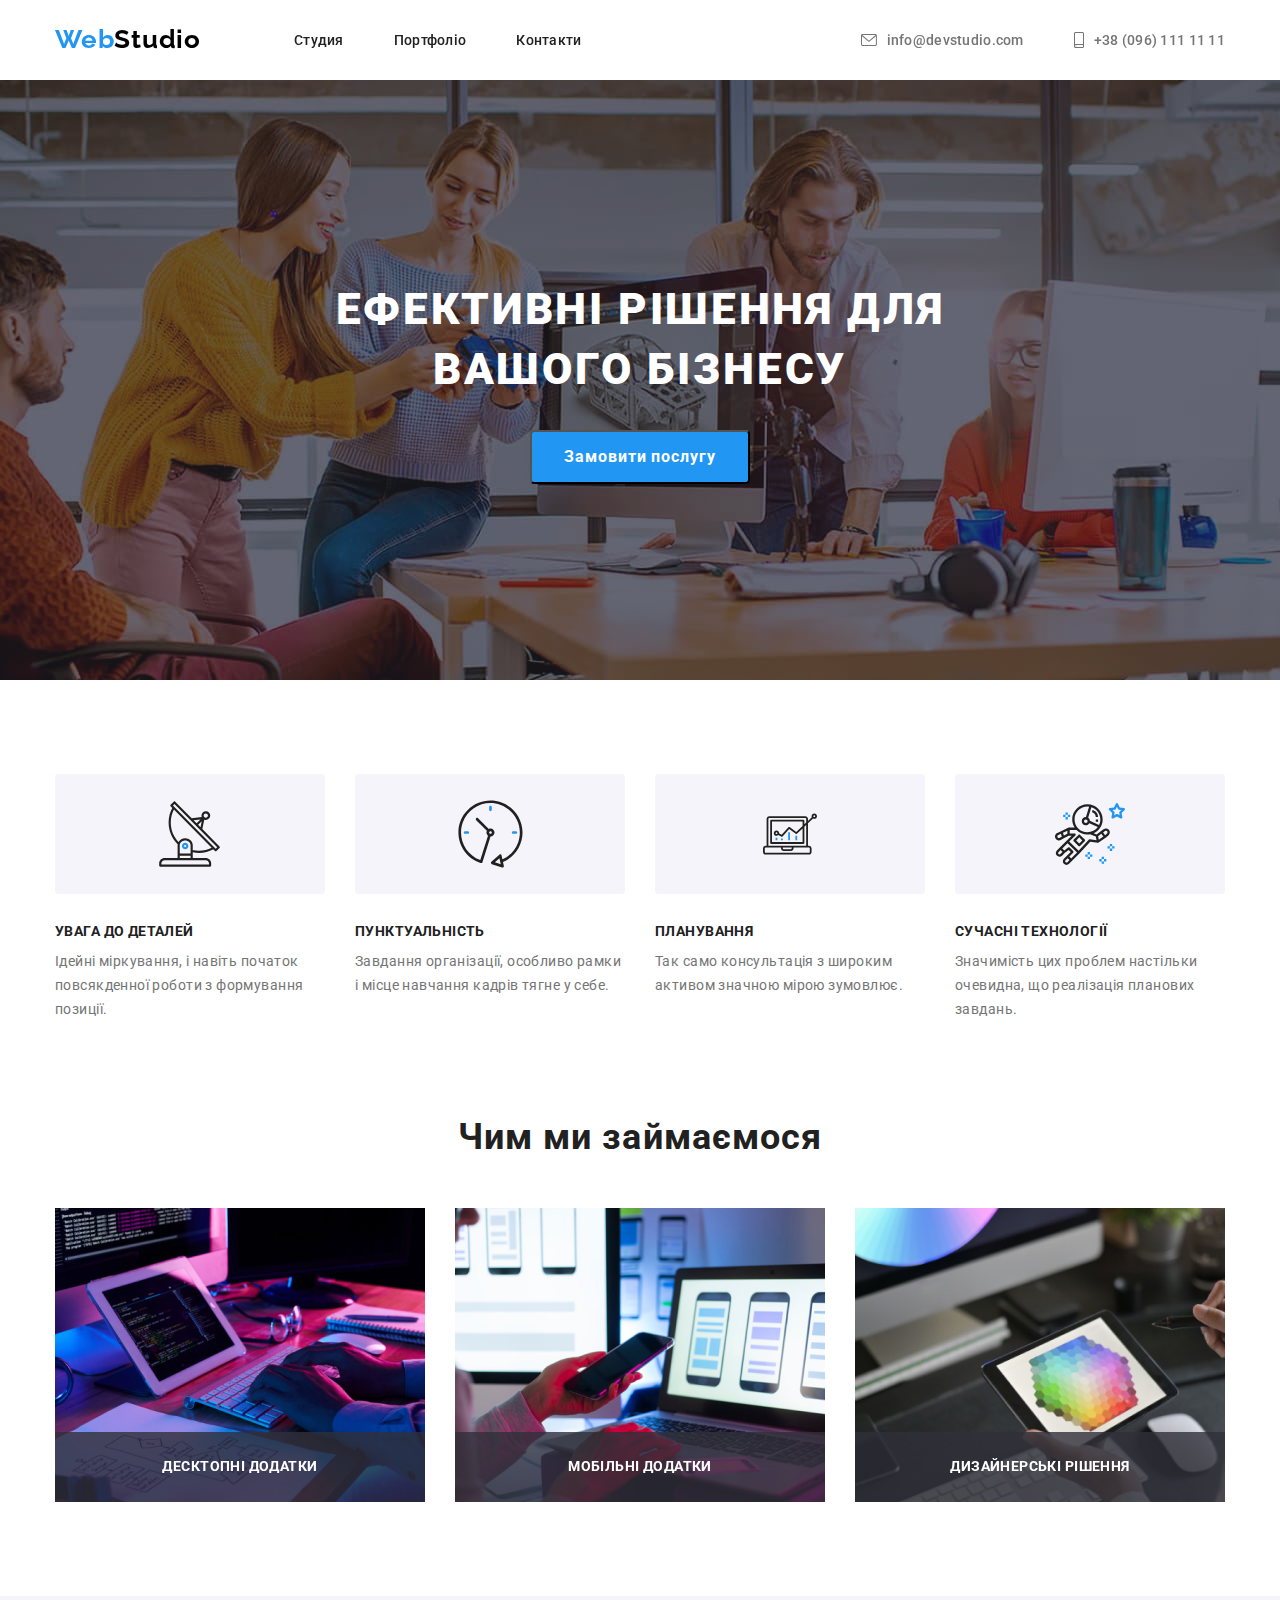
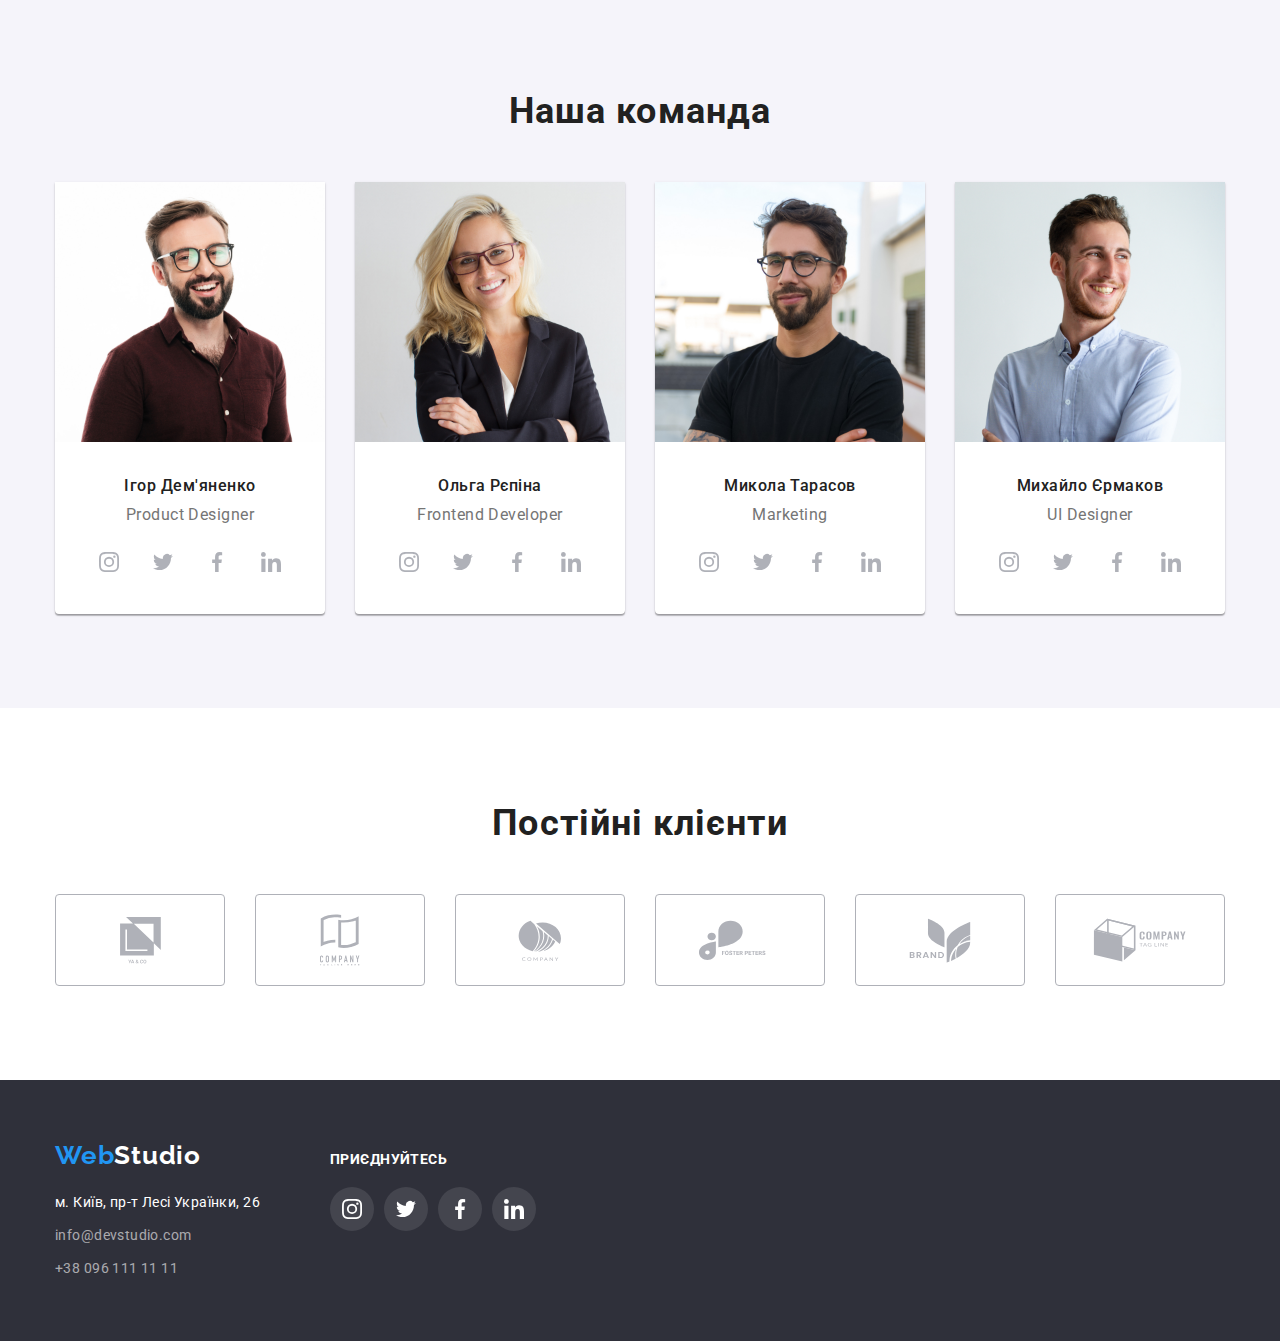
==== commit 51ae2196: "ds" ====
--- a/index.html
+++ b/index.html
@@ -453,7 +453,7 @@
       </div>
     </footer>
     <!-- Модальное окно -->
-    <div class="backdrope is-hidden" data-modal-open>
+    <!-- <div class="backdrope is-hidden" data-modal-open>
       <div class="modal" data-modal>
         <button class="close" data-modal-close>
           <svg class="icon-close">
@@ -461,7 +461,7 @@
           </svg>
         </button>
       </div>
-    </div>
+    </div> -->
     <script src="./js/modal.js">
       
       console.log(document.querySelector('.page-header').getBoundingClientRect().height);  
--- a/styles/index.css
+++ b/styles/index.css
@@ -75,14 +75,15 @@
 .list .item + .item {
   margin-left: 50px;
 }
-.choice::after {
+.choice:hover::after {
   content: '';
   display: block;
   background-repeat: no-repeat;
   width: 100%;
   height: 4px;
+  background-position: center;
   background-size: cover;
-  background-image: url(../images/icon/dash_blue.svg);
+  background-image: url(../images/icon/svg/dash_blue.svg);
   color: currentColor;
 }
 /* 3 СЫЛКИ НАВИГАЦИИ  END*/
@@ -237,11 +238,11 @@
   bottom: 0;
   width: 100%;
   height: 100%;
-  background-color: red;
+  
+  opacity: 0;
+}
+.backdrope .is-hidden {
   opacity: 1;
-}
-.backdrope .is-hidden {
-  opacity: 0;
   pointer-events: none;
 }
 .modal {
@@ -292,20 +293,20 @@
   margin-left: 30px;
 }
 .icon_antena::before {
-  background-image: url(../images/icon/antenna.svg);
+  background-image: url(../images/icon/svg/antenna.svg);
   background-size: 65.32px 70px;
 }
 .icon_clock::before {
-  background-image: url(../images/icon/clock.svg);
+  background-image: url(../images/icon/svg/clock.svg);
   background-size: 66.96px 70px;
 }
 .icon_noyt::before {
-  background-image: url(../images/icon/diagram.svg);
+  background-image: url(../images/icon/svg/diagram.svg);
   background-size: 53.69px 70px;
 }
 .icon_astronaut::before {
   background-size: 70px 70px;
-  background-image: url(../images/icon/astronaut.svg);
+  background-image: url(../images/icon/svg/astronaut.svg);
 }
 
 .quality {
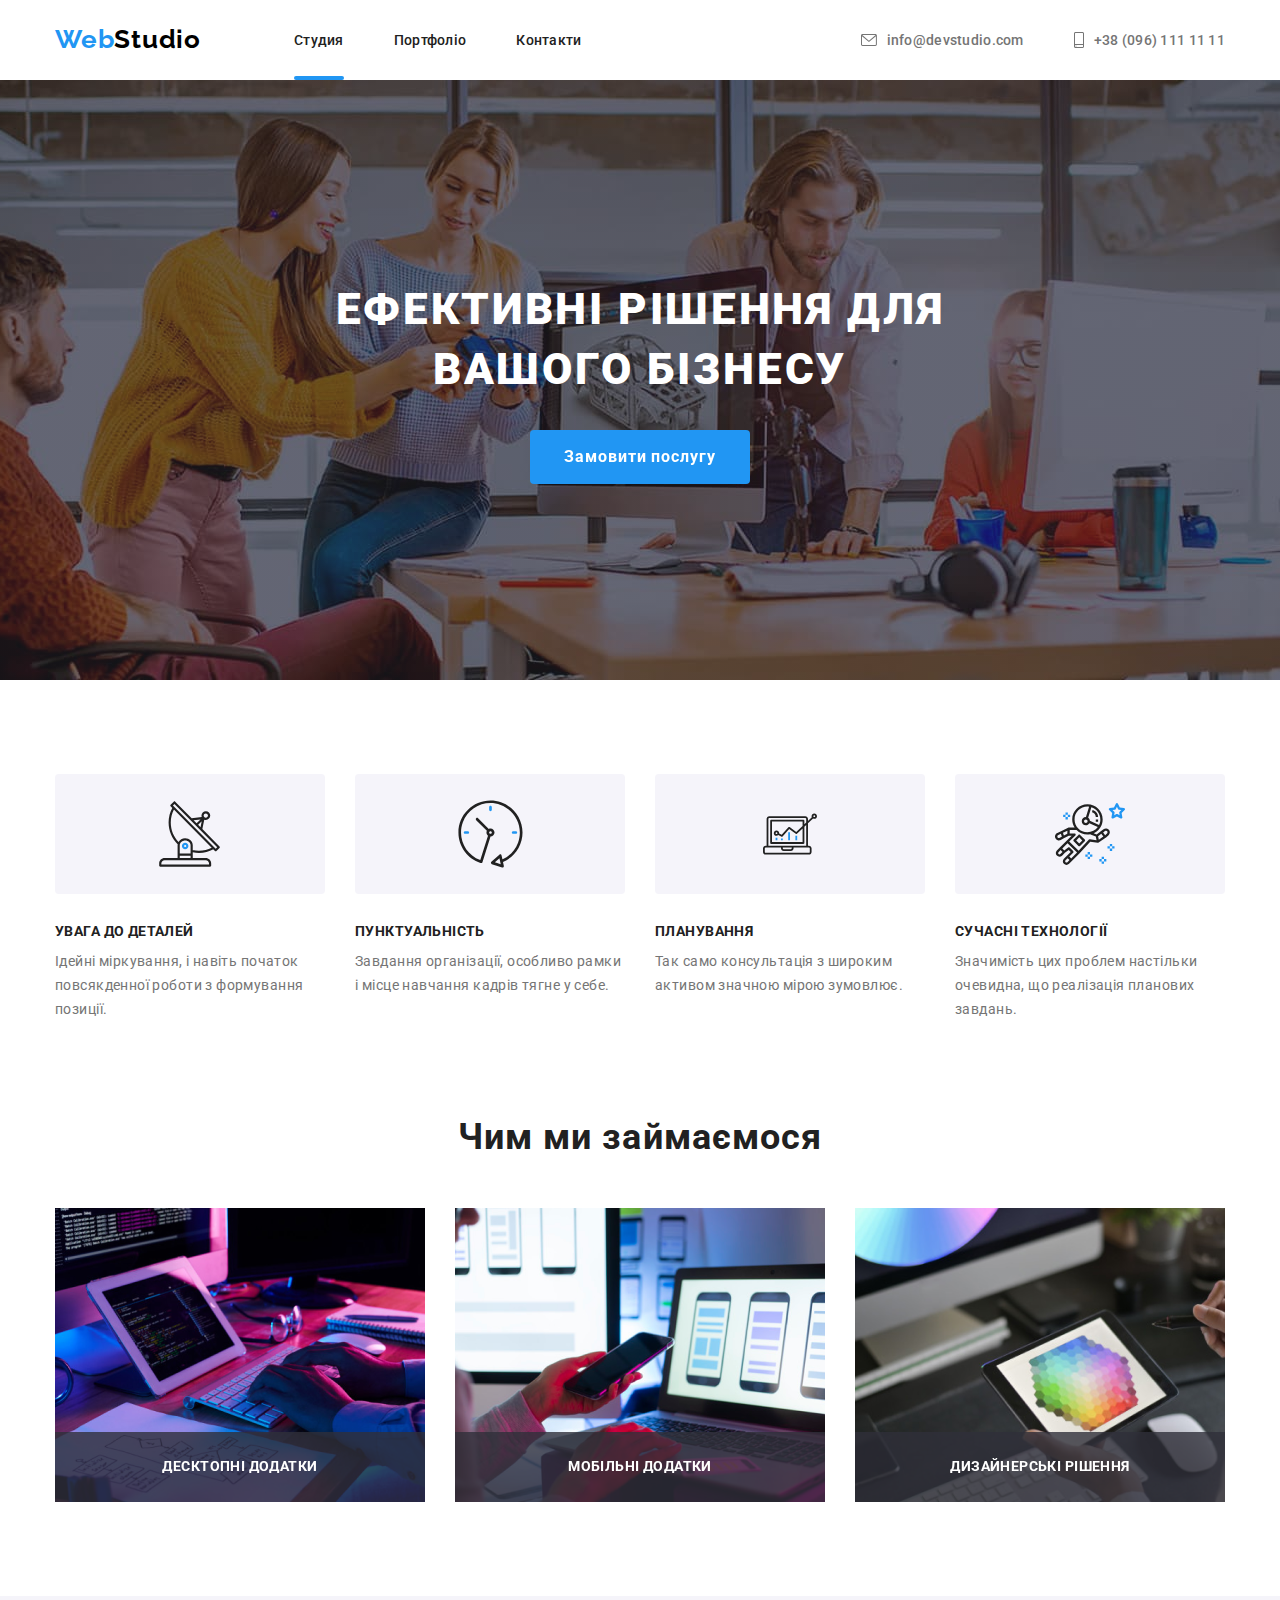
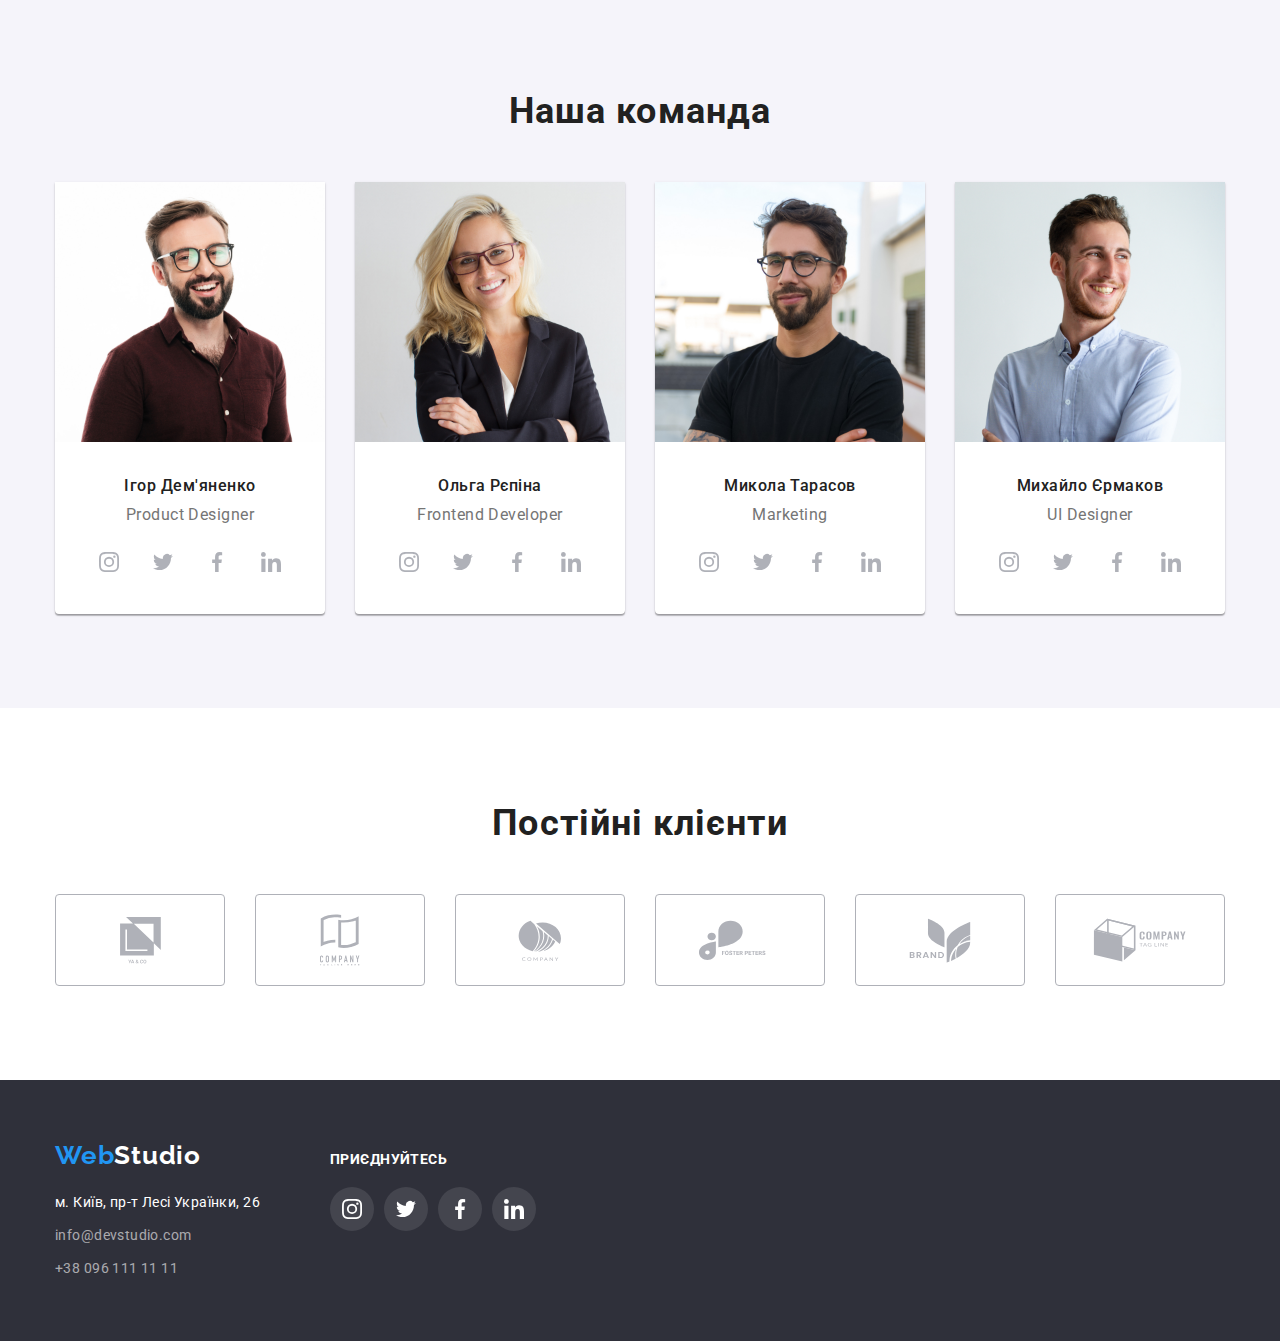
==== commit 660c3e3a: "transition" ====
--- a/index.html
+++ b/index.html
@@ -32,7 +32,7 @@
         >
         <ul class="list">
           <li class="item">
-            <a class="choice" href="">Студия</a>
+            <a class="choice card" href="">Студия</a>
           </li>
           <li class="item">
             <a class="choice" href="./portfolio.html">Портфоліо</a>
@@ -63,13 +63,14 @@
     <main>
       <section class="overlay">
         <h1 class="big-title">ЕФЕКТИВНІ РІШЕННЯ ДЛЯ ВАШОГО БІЗНЕСУ</h1>
-        <button class="button-one" type="button" data-modal-open>Замовити послугу</button >
+        <button class="button-one" type="button" data-modal-open>
+          Замовити послугу
+        </button>
       </section>
 
       <!-- Детали -->
       <section class="color-quality">
         <div class="container">
-          
           <ul class="list-1">
             <li class="item_quality icon_antena">
               <h3 class="quality">УВАГА ДО ДЕТАЛЕЙ</h3>
@@ -106,20 +107,20 @@
       <section class="color-370">
         <div class="container">
           <h2 class="subtitle">Чим ми займаємося</h2>
-            <ul class="list-2">
-              <li class="item_subtitle product-thumb">
-                <img width="370" src="images/images_1.jpeg" alt="Компьютер" />
-                <p class="text-thumb">ДЕСКТОПНІ ДОДАТКИ</p>
-              </li>
-              <li class="item_subtitle product-thumb">
-                <img width="370" src="images/images_2.jpeg" alt="Телефон" />
-                <p class="text-thumb">МОБІЛЬНІ ДОДАТКИ</p>
-              </li>
-              <li class="item_subtitle product-thumb">
-                <img width="370" src="images/images_3.jpeg" alt="Планшет" />
-                <p class="text-thumb">ДИЗАЙНЕРСЬКІ РІШЕННЯ</p>
-              </li>
-            </ul>
+          <ul class="list-2">
+            <li class="item_subtitle product-thumb">
+              <img width="370" src="images/images_1.jpeg" alt="Компьютер" />
+              <p class="text-thumb">ДЕСКТОПНІ ДОДАТКИ</p>
+            </li>
+            <li class="item_subtitle product-thumb">
+              <img width="370" src="images/images_2.jpeg" alt="Телефон" />
+              <p class="text-thumb">МОБІЛЬНІ ДОДАТКИ</p>
+            </li>
+            <li class="item_subtitle product-thumb">
+              <img width="370" src="images/images_3.jpeg" alt="Планшет" />
+              <p class="text-thumb">ДИЗАЙНЕРСЬКІ РІШЕННЯ</p>
+            </li>
+          </ul>
         </div>
       </section>
 
@@ -453,25 +454,15 @@
       </div>
     </footer>
     <!-- Модальное окно -->
-    <!-- <div class="backdrope is-hidden" data-modal-open>
-      <div class="modal" data-modal>
+    <div class="backdrope is-hidden" data-modal>
+      <div class="modal">
         <button class="close" data-modal-close>
-          <svg class="icon-close">
+          <svg class="icon-close" width="30" height="30">
             <use href="./images/icon/symbol-defs_2.svg#icon-close"></use>
           </svg>
         </button>
       </div>
-    </div> -->
-    <script src="./js/modal.js">
-      
-      console.log(document.querySelector('.page-header').getBoundingClientRect().height);  
-      const { height: pageHeaderHeight } = document
-        .querySelecto(".page-header")
-        getBoundingClientRect();
-  
-      document.body.style.paddingTop = `${pageHeaderHeight}px`;
-    </script>
+    </div>
+    <script src="./js/modal.js"></script>
   </body>
-  
 </html>
-
--- a/styles/index.css
+++ b/styles/index.css
@@ -10,6 +10,15 @@
   margin: 0;
   padding: 0;
 }
+html {
+  box-sizing: border-box;
+}
+*,
+*::before,
+*::after {
+  box-sizing: inherit;
+}
+
 /* Утилиты */
 :root {
   --white: #fff;
@@ -18,46 +27,86 @@
   --grey: #757575;
 }
 /* Утилиты */
+
+
 /* HEADER-ШАПКА !!! */
-
 body {
   padding-top: 80px;
 }
+
+
 /* Container */
 .container {
   max-width: 1200px;
   margin-left: auto;
   margin-right: auto;
+
   padding-left: 15px;
   padding-right: 15px;
 }
+
 /* HEADER-ШАПКА !!! */
-
 .page-header {
+  position: fixed;
   top: 0;
   left: 0;
-  position: fixed;
+  
   min-height: 80px;
   width: 100%;
-}
+  
+  background-color: var(--white);
+}
+
+
 .main-nav {
   display: flex;
   align-items: center;
 }
 /*HEADER-ШАПКА END*/
+
+
 /* 3 СЫЛКИ НАВИГАЦИИ  */
 .choice {
+  position: relative;
+
   display: block;
   padding-top: 32px;
   padding-bottom: 32px;
+
   font-family: var(--font-roboto);
   font-weight: 500;
   font-size: 14px;
   line-height: 1.1428;
   letter-spacing: 0.02em;
+  
+  text-decoration: none;
   color: #212121;
-  text-decoration: none;
-}
+
+  transition: color 250ms cubic-bezier(0.4, 0, 0.2, 1);
+}
+
+
+.item {
+  position: relative;
+}
+
+
+.card::after {
+  content: '';
+
+  position: absolute;
+  left: 0;
+  bottom: 0;
+
+  width: 100%;
+  height: 4px;
+  
+  border-radius: 2px;
+  background-color: var(--blue);
+}
+
+
+
 .choice:hover,
 .contact:hover,
 .choice:focus,
@@ -65,28 +114,21 @@
   color: var(--blue);
 }
 
+
 .list {
   display: flex;
   padding: 0;
   margin: 0;
+
   list-style: none;
 }
 
-.list .item + .item {
+.item + .item {
   margin-left: 50px;
 }
-.choice:hover::after {
-  content: '';
-  display: block;
-  background-repeat: no-repeat;
-  width: 100%;
-  height: 4px;
-  background-position: center;
-  background-size: cover;
-  background-image: url(../images/icon/svg/dash_blue.svg);
-  color: currentColor;
-}
+
 /* 3 СЫЛКИ НАВИГАЦИИ  END*/
+
 
 /* КОНТАКТЫ */
 .info {
@@ -94,6 +136,8 @@
   margin-left: auto;
   align-items: center;
 }
+
+
 .info .contact + .contact {
   margin-left: 50px;
 }
@@ -102,29 +146,38 @@
   display: flex;
   padding-top: 32px;
   padding-bottom: 32px;
+  align-items: center;
+
   font-family: var(--font-roboto);
   font-weight: 500;
   font-size: 14px;
   line-height: 1.1428;
   letter-spacing: 0.02em;
-  align-items: center;
+  
   text-decoration: none;
-
   color: var(--grey);
-}
+
+  transition: color 250ms cubic-bezier(0.4, 0, 0.2, 1);
+}
+
 
 .link_mail {
-  fill: currentColor;
   width: 16px;
   height: 12px;
   margin-right: 10px;
-}
+
+  fill: currentColor;
+}
+
+
 .link_nomer {
-  fill: currentColor;
   width: 10px;
   height: 16px;
   margin-right: 10px;
-}
+
+  fill: currentColor;
+}
+
 
 .link_mail:hover,
 .link_nomer:hover {
@@ -142,50 +195,57 @@
   letter-spacing: 0.03em;
 
   color: var(--blue);
-
   text-decoration: none;
 }
+
+
 .name-1 {
   padding-top: 24px;
   padding-bottom: 25px;
   margin-right: 93px;
 }
+
+
 .studio {
   color: #000;
 }
+
+
 .studioo {
   color: var(--white);
 }
 /* ИМЯ САЙТА  END*/
-
 
 
 /* КНОПКА И ЗАГОЛОВОК */
 .overlay {
   padding-top: 200px;
   padding-bottom: 200px;
+  margin-left: auto;
+  margin-right: auto;
+
   text-align: center;
-  background-color: #2f303a;
-
+  
   max-width: 1600px;
   height: 600px;
-  margin-left: auto;
-  margin-right: auto;
+  
   background-repeat: no-repeat;
   background-position: center;
   background-size: cover;
-
   background-image: linear-gradient(
-      to right,
-      rgba(47, 48, 58, 0.4),
-      rgba(47, 48, 58, 0.4)
+    to right,
+    rgba(47, 48, 58, 0.4),
+    rgba(47, 48, 58, 0.4)
     ),
     url(../images/overley/hiro.jpg);
-}
+  background-color: #2f303a;
+  }
+
+
 .big-title {
-  
   width: 696px;
   height: 120px;
+
   margin-top: 0;
   margin: auto;
   margin-bottom: 30px;
@@ -200,12 +260,13 @@
   color: var(--white);
 }
 /* КНОПКА И ЗАГОЛОВОК END*/
+
 /* КНОПКА */
 .button-one {
   position: relative;
+  
+  display: inline-block;
   min-width: 216px;
-
-  display: inline-block;
   padding-left: 32px;
   padding-right: 32px;
   padding-top: 10px;
@@ -213,19 +274,23 @@
   text-align: center;
 
   font-family: var(--font-roboto);
-  background: var(--blue);
-  border-radius: 4px;
   font-weight: 700;
   font-size: 16px;
   line-height: 1.875;
   letter-spacing: 0.06em;
+  
+  border-radius: 4px;
+  border-color: transparent;
+  color: var(--white);
+  background: var(--blue);
   cursor: pointer;
-
-  color: var(--white);
-}
+}
+
+
 .button-one:hover {
   color: var(--white);
 }
+
 /* КНОПКА END*/
 
 
@@ -233,34 +298,68 @@
 .backdrope {
   position: fixed;
   left:0;
-  right: 0;
   top: 0;
-  bottom: 0;
+
   width: 100%;
   height: 100%;
-  
+
+  background: rgba(0, 0, 0, 0.2);
+  transition: background 250ms cubic-bezier(0.4, 0, 0.2, 1);
+}
+
+
+.backdrope.is-hidden {
   opacity: 0;
-}
-.backdrope .is-hidden {
-  opacity: 1;
   pointer-events: none;
 }
+
+
 .modal {
   position: absolute;
-  width: 400px;
-  height: 600px;
   top: 50%;
   left: 50%;
   transform: translate(-50%, -50%);
-  background-color: #000;
-}
-
+
+  min-width: 528px;
+  min-height: 600px;
+  padding: 15px;
+
+  background-color: var(--white);
+
+  transition: background-color 250ms cubic-bezier(0.4, 0, 0.2, 1);
+}
+
+
+.close {
+  position: absolute;
+  right: 0;
+  top: 0;
+  
+  display: flex;
+  justify-content: center;
+  align-items: center;
+  
+  width: 30px;
+  height: 30px;
+  margin-top: 8px;
+  margin-right: 8px;
+  
+  cursor: pointer;
+  border-radius: 50%;
+  border: 1px solid #0000001A;
+  background-color: var(--white);
+
+}
+
+
+.icon-close {
+  width: 11px;
+  height: 11px;
+}
 /* MODALKA МОДАЛКА END*/
 
 
 /* <!-- Детали --> */
-
-
 .color-quality {
   padding-top: 94px;
   padding-bottom: 94px;
@@ -272,69 +371,92 @@
 .list-3 {
   list-style: none;
 }
+
+
 .list-1 {
   display: flex;
   margin-top: 0;
   margin-bottom: 0;
 }
+
+
 .item_quality::before {
+  display: block;
   content: "";
   margin: 0 auto;
-  display: block;
   height: 120px;
   width: 270px;
+
   background-repeat: no-repeat;
   background-position: center;
   background-size: contain;
+
   background-color: #f5f4fa;
   border-radius: 4px;
 }
+
+
 .item_quality + .item_quality {
   margin-left: 30px;
 }
+
+
 .icon_antena::before {
   background-image: url(../images/icon/svg/antenna.svg);
   background-size: 65.32px 70px;
 }
+
+
 .icon_clock::before {
   background-image: url(../images/icon/svg/clock.svg);
   background-size: 66.96px 70px;
 }
+
+
 .icon_noyt::before {
   background-image: url(../images/icon/svg/diagram.svg);
   background-size: 53.69px 70px;
 }
+
+
 .icon_astronaut::before {
   background-size: 70px 70px;
   background-image: url(../images/icon/svg/astronaut.svg);
 }
 
+
 .quality {
+  margin-top: 30px;
+  margin-bottom: 10px;
+
   font-family: var(--font-roboto);
   font-weight: 700;
   font-size: 14px;
   line-height: 1.14;
   letter-spacing: 0.03em;
-  margin-top: 30px;
-  margin-bottom: 10px;
 
   color: #212121;
 }
+
+
 .text {
+  margin-top: 0;
+  margin-bottom: 0;
+
   font-family: var(--font-roboto);
   font-size: 14px;
   line-height: 1.714;
   letter-spacing: 0.03em;
-  margin-top: 0;
-  margin-bottom: 0;
 
   color: var(--grey);
 }
 /* <!-- Детали --> END*/
+
 
 /*Компьютер ,Телефон ,Планшет */
 .product-thumb {
   position: relative;
+
   display: flex;
   justify-content: center;
 }
@@ -342,45 +464,57 @@
 
 .product-thumb::before {
   position: absolute;
+  left: 0;
+  bottom: 0;
+
   content: "";
   width: 100%;
   height: 70px;
-  left: 0;
-  bottom: 0;
+
   background: rgba(47, 48, 58, 0.8);
 }
+
+
 .text-thumb {
-  
   position: absolute;
-  display: flex;
   bottom: 27px;
+
   font-family: roboto;
-  color: var(--white);
   font-weight: 700;
   font-size: 14px;
   line-height: 1.14;
   letter-spacing: 0.03em;
 
-}
+  color: var(--white);
+}
+
+
 .color-370 {
   padding-bottom: 94px;
 }
+
+
 .subtitle {
+  text-align: center;
+  margin-top: 0;
+  margin-bottom: 50px;
+
   font-family: var(--font-roboto);
   font-weight: 700;
   font-size: 36px;
   line-height: 1.1666;
   letter-spacing: 0.03em;
+
+  color: #212121;
+}
+
+
+.list-2 {
+  display: flex;
   margin-top: 0;
-  margin-bottom: 50px;
-  text-align: center;
-
-  color: #212121;
-}
-.list-2 {
-  display: flex;
-  margin-top: 0;
-}
+}
+
+
 .item_subtitle + .item_subtitle {
   margin-left: 30px;
 }
@@ -390,22 +524,29 @@
 .color-team {
   padding-top: 94px;
   padding-bottom: 94px;
+
   background-color: #f5f4fa;
 }
+
 
 .p_h3 {
   padding-top: 30px;
   padding-bottom: 16px;
 }
+
+
 .igor_dem {
   box-shadow: 0px 1px 3px rgba(0, 0, 0, 0.12), 0px 1px 1px rgba(0, 0, 0, 0.14),
     0px 2px 1px rgba(0, 0, 0, 0.2);
   border-radius: 0px 0px 4px 4px;
   background-color: var(--white);
 }
+
+
 .fio {
   margin-bottom: 10px;
   text-align: center;
+
   font-family: var(--font-roboto);
   font-weight: 500;
   font-size: 16px;
@@ -414,45 +555,64 @@
 
   color: #212121;
 }
+
+
 /* SVG 4-------------- */
 .iconn + .iconn {
   margin-left: 10px;
 }
+
+
 .inst_twit_face_lin {
   padding-left: 32px;
   padding-right: 32px;
   padding-bottom: 30px;
 }
+
+
 .social_network {
   display: flex;
   list-style: none;
 }
+
+
 .icons {
+  display: flex;
   width: 44px;
   height: 44px;
-  border-radius: 50%;
-  display: flex;
   justify-content: center;
   align-items: center;
-}
+  
+  border-radius: 50%;
+ 
+  transition: background-color 250ms cubic-bezier(0.4, 0, 0.2, 1) ,fill 250ms cubic-bezier(0.4, 0, 0.2, 1);
+}
+
 .icons:hover,
 .icons:focus {
   background-color: var(--blue);
 }
+
+
 .svg_4 {
   fill: #afb1b8;
 }
+
+
 .icons:hover .svg_4,
 .icons:focus .svg_4 {
   fill: var(--white);
 }
 
+
 .list-3 {
   display: flex;
 }
+
 
 .it {
   text-align: center;
+
   font-family: var(--font-roboto);
   font-size: 16px;
   line-height: 1.1875;
@@ -460,34 +620,47 @@
 
   color: #757575;
 }
+
 /* action -6 SVG!!! */
+
 .svg_6 {
   padding-top: 94px;
 }
+
+
 .action {
+  display: flex;
+  padding-bottom: 94px;
+
   list-style: none;
-  display: flex;
-  padding-bottom: 94px;
-}
+}
+
+
 .group {
   width: 170px;
   height: 92px;
 }
 
+
 .group + .group {
   margin-left: 30px;
 }
 
+
 .group_group {
   display: flex;
   justify-content: center;
   align-items: center;
+  width: 100%;
+  height: 100%;
+
+  border-radius: 4px;
   border: 1px solid #afb1b8;
   fill: #afb1b8;
-  width: 100%;
-  height: 100%;
-  border-radius: 4px;
-}
+
+  transition: fill 250ms cubic-bezier(0.4, 0, 0.2, 1) ,border 250ms cubic-bezier(0.4, 0, 0.2, 1);
+}
+
 
 .group_group:hover,
 .group_group:focus {
@@ -495,19 +668,29 @@
   border-color: #2196f3;
 }
 /* Наша команда ФОТКИ И ОПИСАНИЕ END*/
+
+/* ПОСТІЙНІ КЛІЕНТИ  */
+
+
+
 /* FOOTER- НИЗ */
-
 .floor {
-  background-color: #2f303a;
   padding-top: 60px;
   padding-bottom: 60px;
-}
+
+  background-color: #2f303a;
+}
+
+
 .web {
   display: inline-block;
   margin-bottom: 20px;
 }
+
+
 .streat {
   margin-bottom: 9px;
+
   font-family: var(--font-roboto);
   font-style: normal;
   font-size: 14px;
@@ -516,45 +699,66 @@
 
   color: var(--white);
 }
+
+
 .contact-1 {
   display: block;
+
   font-family: var(--font-roboto);
   font-size: 14px;
   line-height: 1.714;
   letter-spacing: 0.03em;
+  
   text-decoration: none;
-
   color: rgba(255, 255, 255, 0.6);
-}
+
+  transition: color 250ms cubic-bezier(0.4, 0, 0.2, 1);
+}
+
+
 .contact-1 + .contact-1 {
   margin-top: 9px;
 }
+
+
 .contact-1:hover,
 .contact-1:focus {
   color: var(--blue);
 }
+
+
 .streat_contact-1 {
   margin-right: 70px;
 }
 
 .join {
+  margin-bottom: 20px;
+
   font-family: var(--font-roboto);
   font-weight: 700;
   font-size: 14px;
   line-height: 1.1428;
   letter-spacing: 0.03em;
+
   color: var(--white);
-  margin-bottom: 20px;
-}
+}
+
+
 .svg_4_4 {
   fill: var(--white);
 }
+
+
 .footre-container {
   display: flex;
   align-items: baseline;
 }
+
+
 .iconsss {
   border-radius: 50%;
   background-color: #ffffff1a;
 }
-/* FOOTER- НИЗ END*/+
+/* FOOTER- НИЗ END*/
+
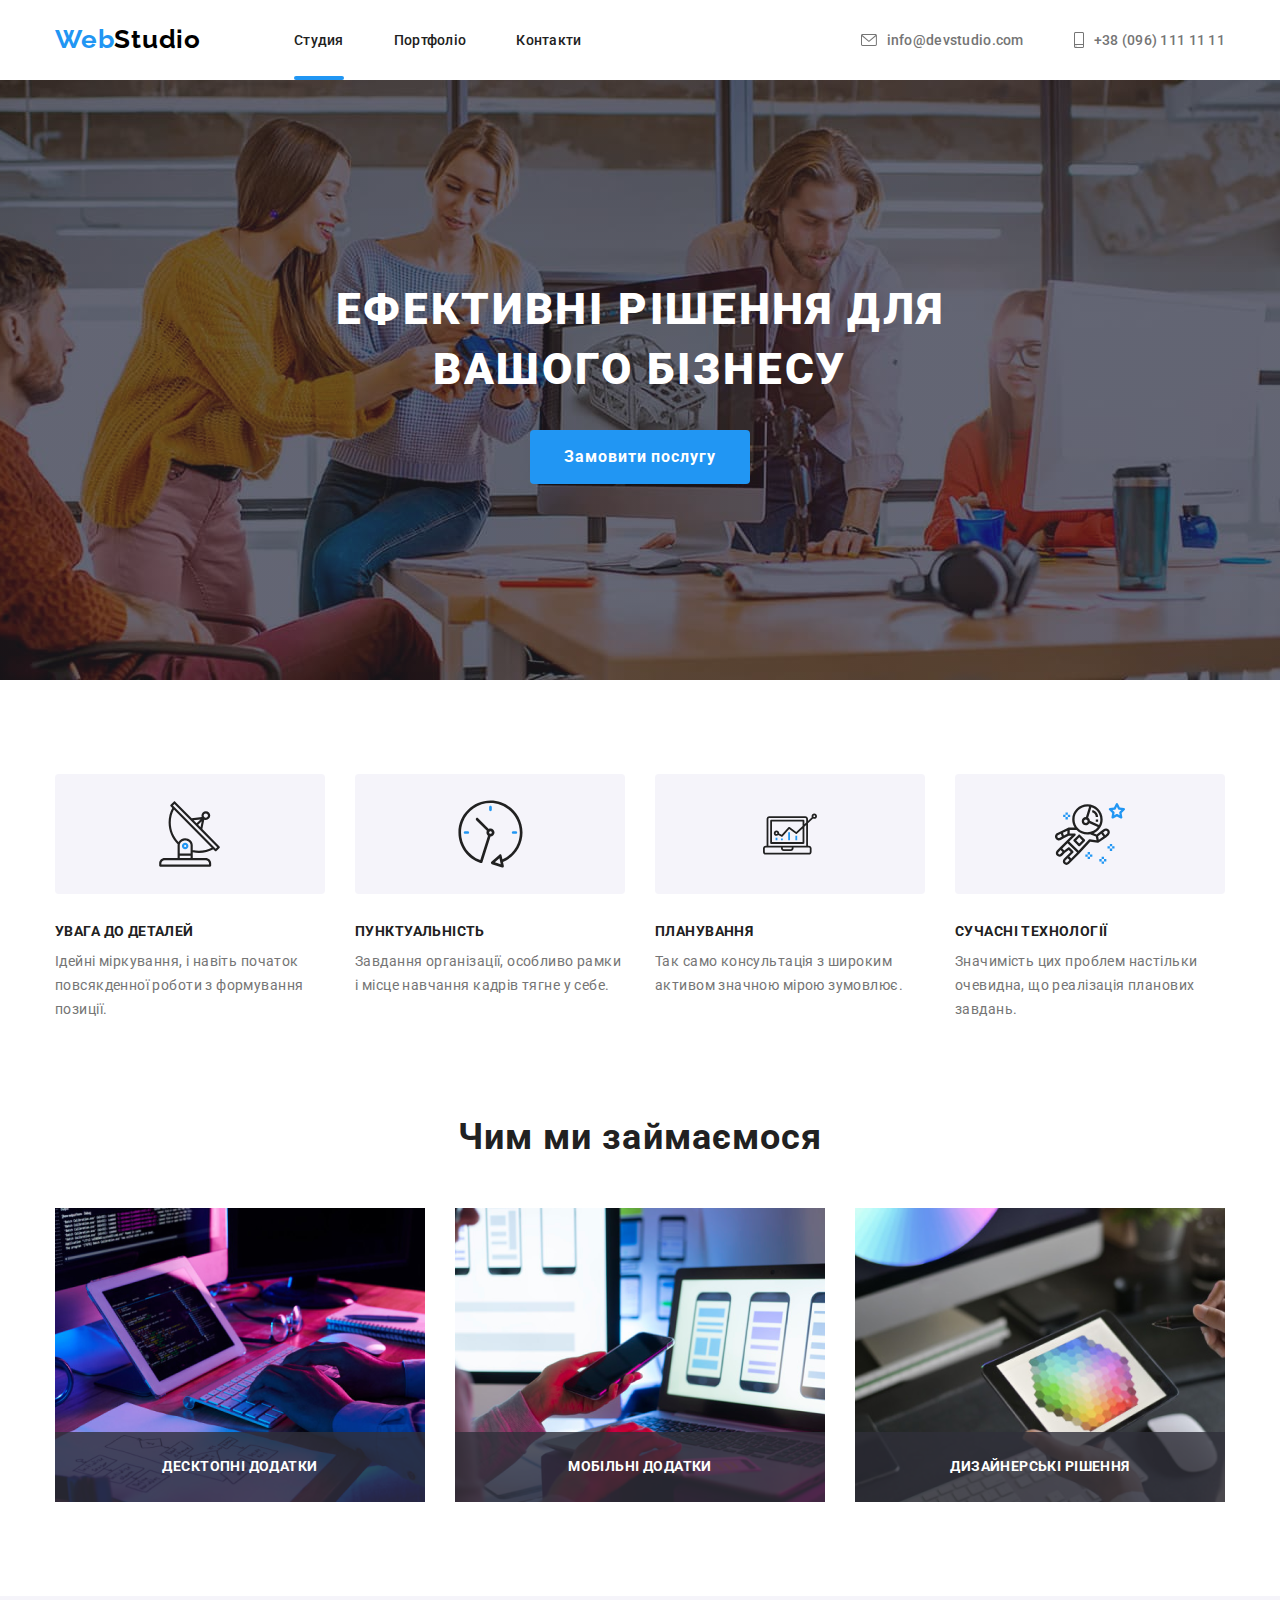
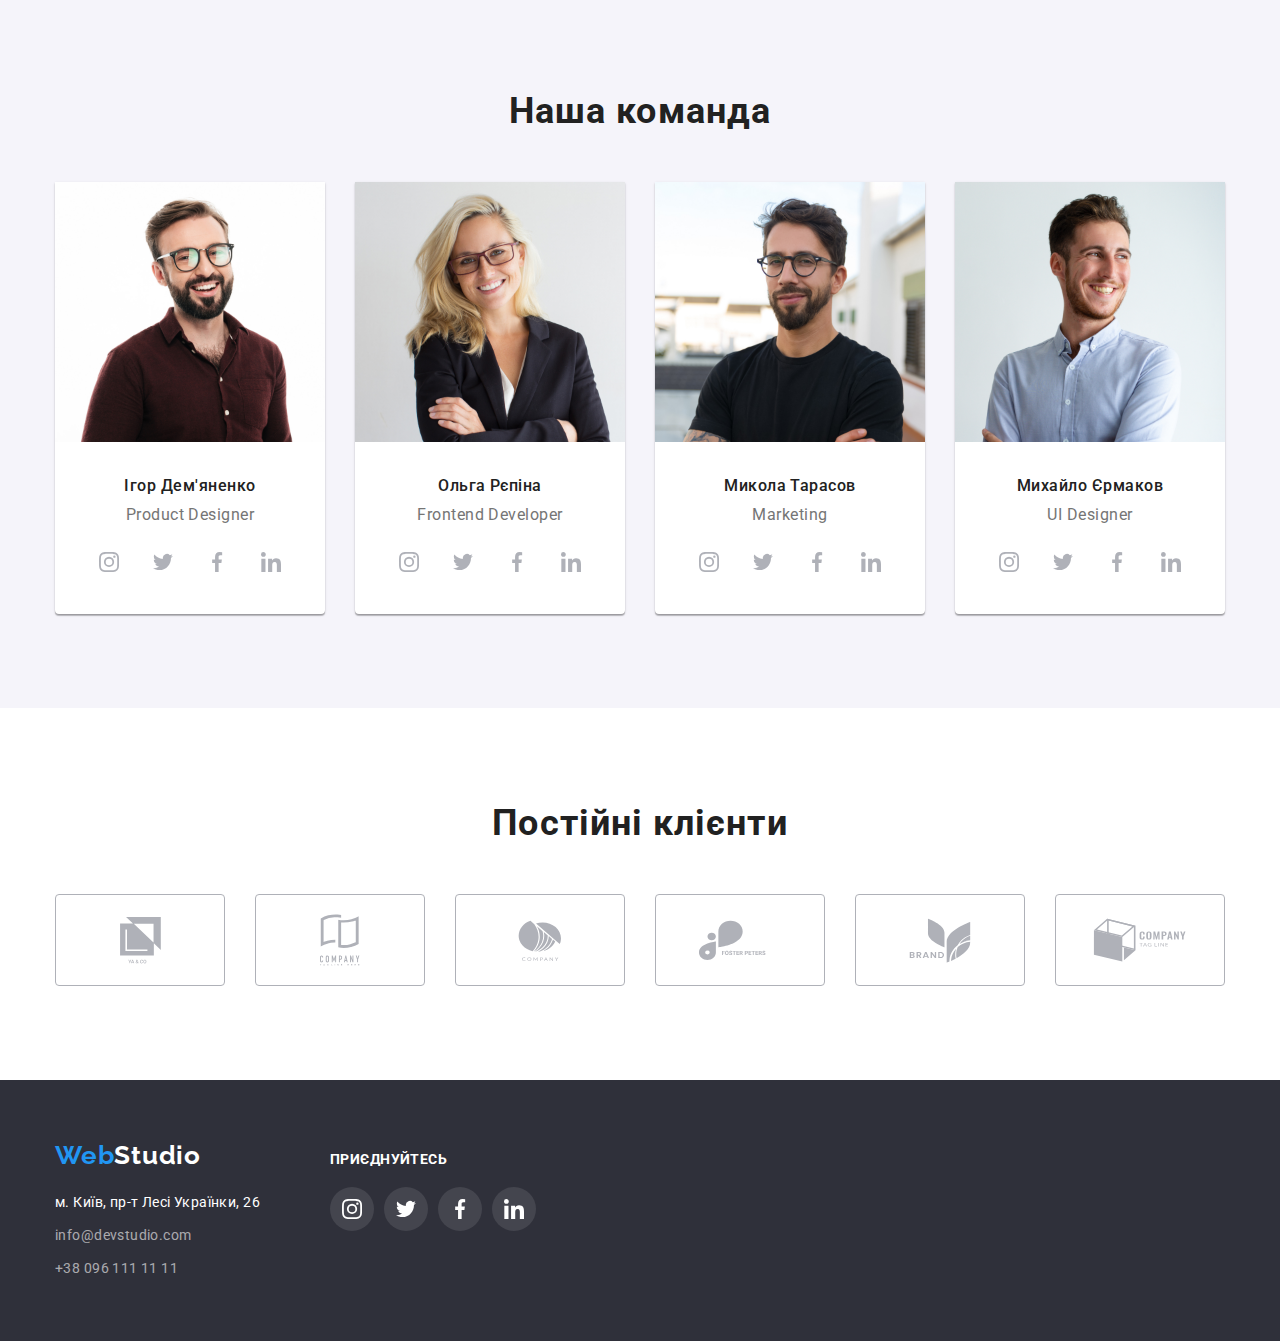
==== commit 2961be4a: "transition:modal" ====
--- a/index.html
+++ b/index.html
@@ -336,7 +336,7 @@
           </ul>
         </div>
       </section>
-      <section>
+      <section class="groups">
         <div class="container">
           <h2 class="subtitle svg_6">Постійні клієнти</h2>
           <ul class="action">
--- a/styles/index.css
+++ b/styles/index.css
@@ -53,6 +53,8 @@
   
   min-height: 80px;
   width: 100%;
+
+  z-index: 100;
   
   background-color: var(--white);
 }
@@ -304,12 +306,21 @@
   height: 100%;
 
   background: rgba(0, 0, 0, 0.2);
-  transition: background 250ms cubic-bezier(0.4, 0, 0.2, 1);
+  opacity: 1;
+
+  transition: opacity 250ms cubic-bezier(0.4, 0, 0.2, 1);
+}
+
+
+.backdrope.is-hidden .modal {
+  transform: translate(-50%, -50%) scale(1.2);
+  transition: transform 250ms cubic-bezier(0.4, 0, 0.2, 1);
 }
 
 
 .backdrope.is-hidden {
   opacity: 0;
+  transition: opacity 250ms cubic-bezier(0.4, 0, 0.2, 1);
   pointer-events: none;
 }
 
@@ -318,15 +329,16 @@
   position: absolute;
   top: 50%;
   left: 50%;
-  transform: translate(-50%, -50%);
 
   min-width: 528px;
   min-height: 600px;
   padding: 15px;
 
   background-color: var(--white);
-
-  transition: background-color 250ms cubic-bezier(0.4, 0, 0.2, 1);
+  border-radius: 4px;
+
+  transform:translate(-50%, -50%) scale(1);
+  transition: transform 250ms cubic-bezier(0.4, 0, 0.2, 1);
 }
 
 
@@ -585,7 +597,7 @@
   
   border-radius: 50%;
  
-  transition: background-color 250ms cubic-bezier(0.4, 0, 0.2, 1) ,fill 250ms cubic-bezier(0.4, 0, 0.2, 1);
+  transition: background-color 250ms cubic-bezier(0.4, 0, 0.2, 1);
 }
 
 .icons:hover,
@@ -596,6 +608,7 @@
 
 .svg_4 {
   fill: #afb1b8;
+  transition: fill 250ms cubic-bezier(0.4, 0, 0.2, 1);
 }
 
 
@@ -623,14 +636,14 @@
 
 /* action -6 SVG!!! */
 
-.svg_6 {
+.groups {
   padding-top: 94px;
+  padding-bottom: 94px;
 }
 
 
 .action {
   display: flex;
-  padding-bottom: 94px;
 
   list-style: none;
 }
